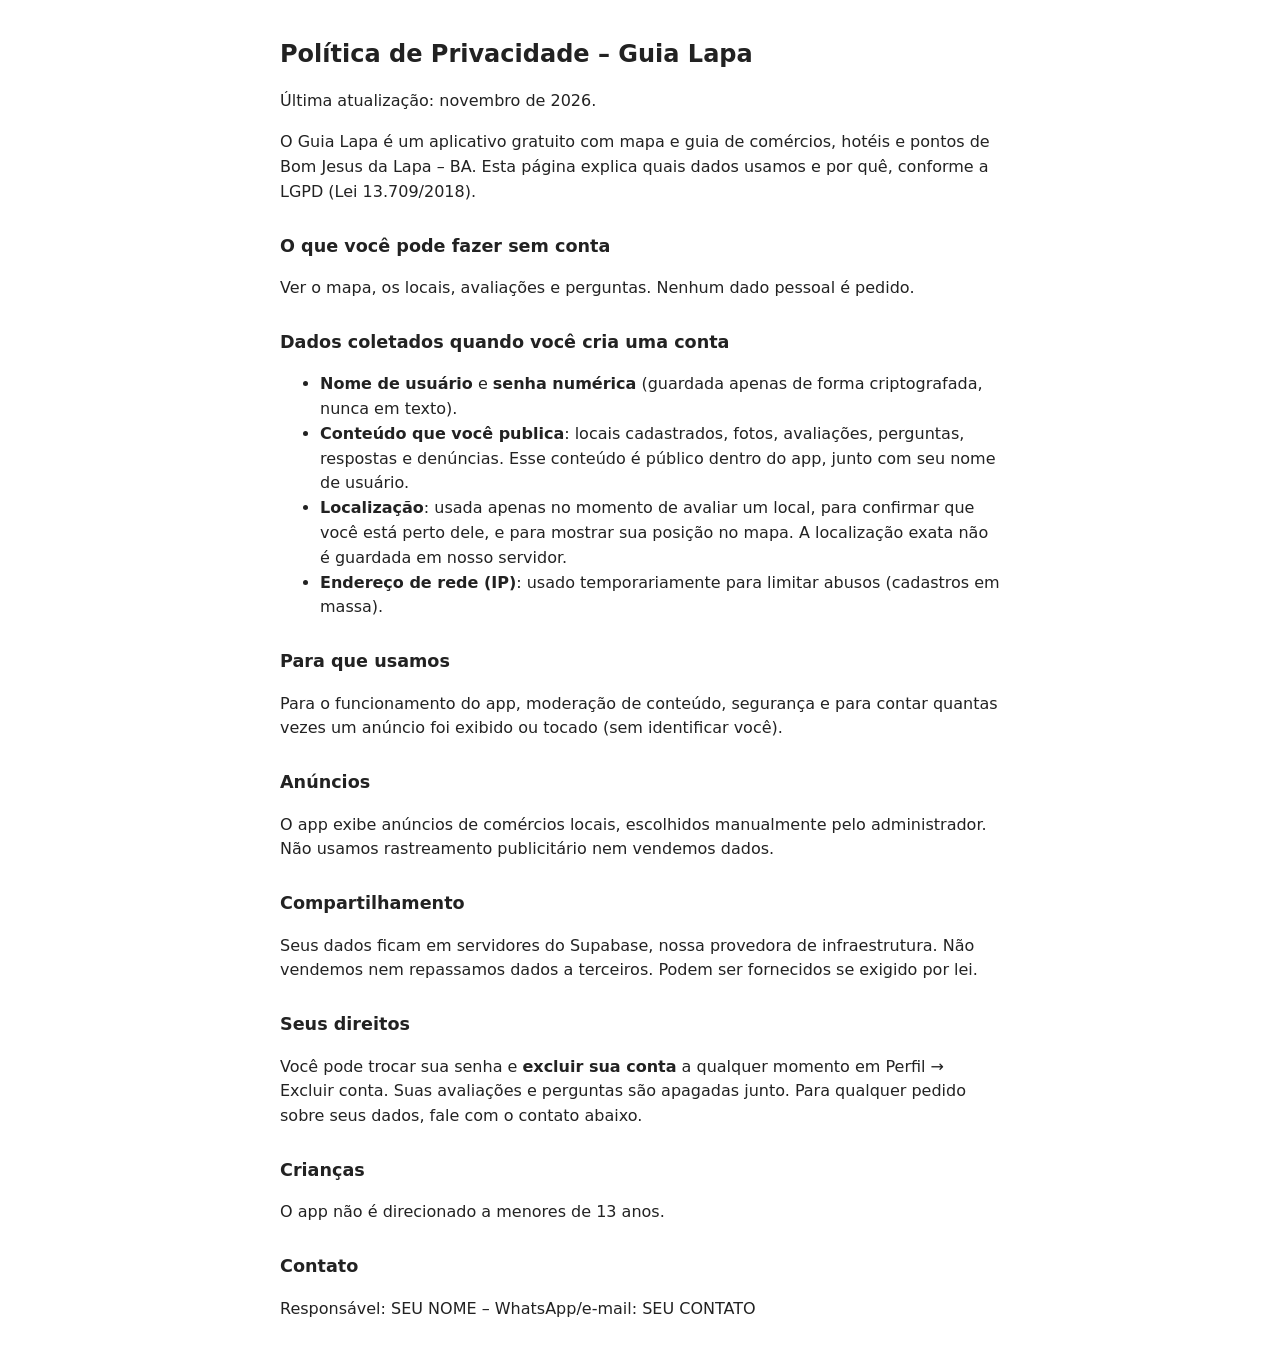
==== politica-de-privacidade.html @ 6499fb69 "One commit" ====
<!doctype html>
<html lang="pt-BR"><head><meta charset="utf-8"><meta name="viewport" content="width=device-width,initial-scale=1">
<title>Política de Privacidade – Guia Lapa</title>
<style>body{font-family:system-ui,sans-serif;max-width:720px;margin:0 auto;padding:20px;line-height:1.55;color:#222}h1{font-size:1.5rem}h2{font-size:1.1rem;margin-top:1.6em}</style></head><body>
<h1>Política de Privacidade – Guia Lapa</h1>
<p>Última atualização: novembro de 2026.</p>
<p>O Guia Lapa é um aplicativo gratuito com mapa e guia de comércios, hotéis e pontos de Bom Jesus da Lapa – BA. Esta página explica quais dados usamos e por quê, conforme a LGPD (Lei 13.709/2018).</p>
<h2>O que você pode fazer sem conta</h2>
<p>Ver o mapa, os locais, avaliações e perguntas. Nenhum dado pessoal é pedido.</p>
<h2>Dados coletados quando você cria uma conta</h2>
<ul>
<li><b>Nome de usuário</b> e <b>senha numérica</b> (guardada apenas de forma criptografada, nunca em texto).</li>
<li><b>Conteúdo que você publica</b>: locais cadastrados, fotos, avaliações, perguntas, respostas e denúncias. Esse conteúdo é público dentro do app, junto com seu nome de usuário.</li>
<li><b>Localização</b>: usada apenas no momento de avaliar um local, para confirmar que você está perto dele, e para mostrar sua posição no mapa. A localização exata não é guardada em nosso servidor.</li>
<li><b>Endereço de rede (IP)</b>: usado temporariamente para limitar abusos (cadastros em massa).</li>
</ul>
<h2>Para que usamos</h2>
<p>Para o funcionamento do app, moderação de conteúdo, segurança e para contar quantas vezes um anúncio foi exibido ou tocado (sem identificar você).</p>
<h2>Anúncios</h2>
<p>O app exibe anúncios de comércios locais, escolhidos manualmente pelo administrador. Não usamos rastreamento publicitário nem vendemos dados.</p>
<h2>Compartilhamento</h2>
<p>Seus dados ficam em servidores do Supabase, nossa provedora de infraestrutura. Não vendemos nem repassamos dados a terceiros. Podem ser fornecidos se exigido por lei.</p>
<h2>Seus direitos</h2>
<p>Você pode trocar sua senha e <b>excluir sua conta</b> a qualquer momento em Perfil → Excluir conta. Suas avaliações e perguntas são apagadas junto. Para qualquer pedido sobre seus dados, fale com o contato abaixo.</p>
<h2>Crianças</h2>
<p>O app não é direcionado a menores de 13 anos.</p>
<h2>Contato</h2>
<p>Responsável: <!-- TROQUE --> SEU NOME – WhatsApp/e-mail: SEU CONTATO</p>
</body></html>
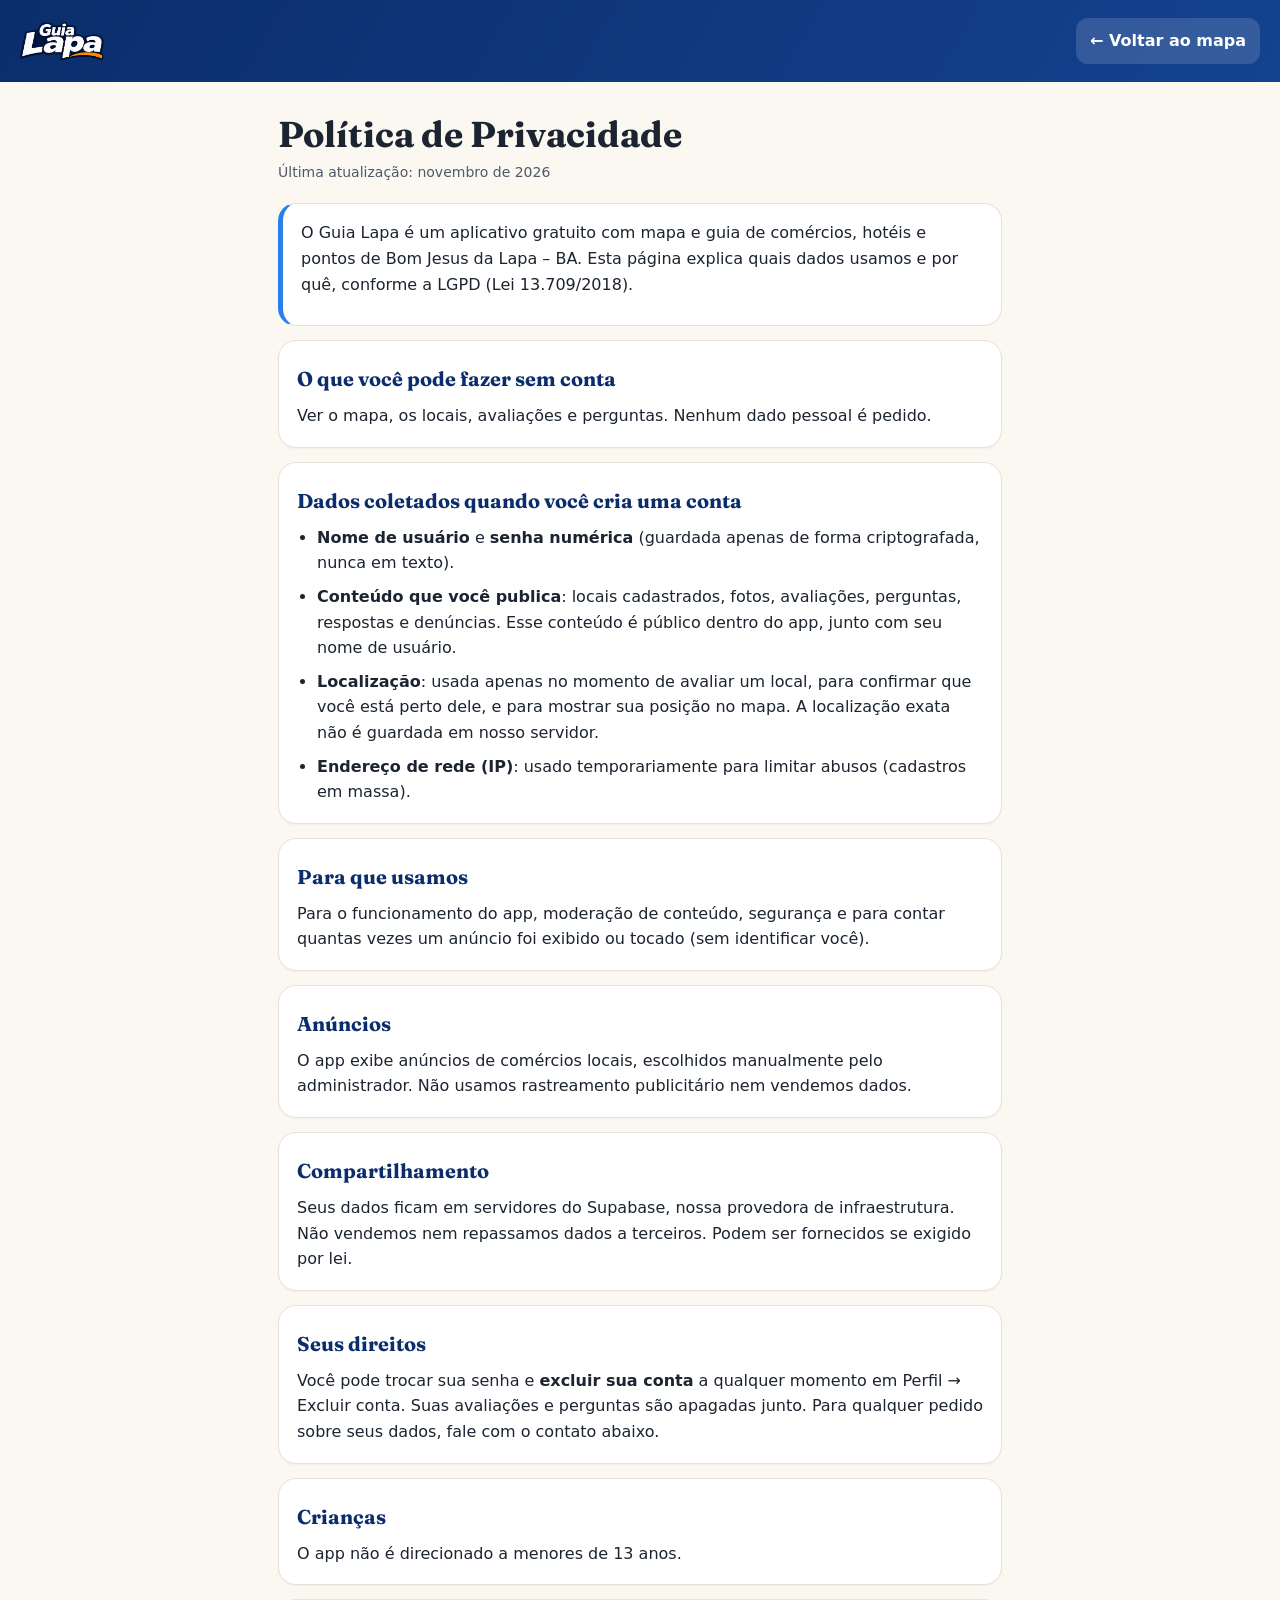
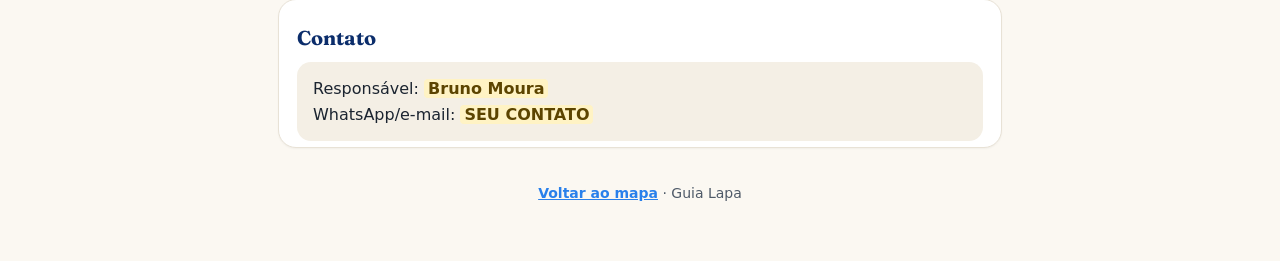
==== commit a064945e: "Interface upgrade" ====
--- a/politica-de-privacidade.html
+++ b/politica-de-privacidade.html
@@ -1,29 +1,117 @@
 <!doctype html>
-<html lang="pt-BR"><head><meta charset="utf-8"><meta name="viewport" content="width=device-width,initial-scale=1">
+<html lang="pt-BR">
+<head>
+<meta charset="utf-8">
+<meta name="viewport" content="width=device-width,initial-scale=1">
+<meta name="theme-color" content="#0B2D6B">
 <title>Política de Privacidade – Guia Lapa</title>
-<style>body{font-family:system-ui,sans-serif;max-width:720px;margin:0 auto;padding:20px;line-height:1.55;color:#222}h1{font-size:1.5rem}h2{font-size:1.1rem;margin-top:1.6em}</style></head><body>
-<h1>Política de Privacidade – Guia Lapa</h1>
-<p>Última atualização: novembro de 2026.</p>
-<p>O Guia Lapa é um aplicativo gratuito com mapa e guia de comércios, hotéis e pontos de Bom Jesus da Lapa – BA. Esta página explica quais dados usamos e por quê, conforme a LGPD (Lei 13.709/2018).</p>
-<h2>O que você pode fazer sem conta</h2>
-<p>Ver o mapa, os locais, avaliações e perguntas. Nenhum dado pessoal é pedido.</p>
-<h2>Dados coletados quando você cria uma conta</h2>
-<ul>
-<li><b>Nome de usuário</b> e <b>senha numérica</b> (guardada apenas de forma criptografada, nunca em texto).</li>
-<li><b>Conteúdo que você publica</b>: locais cadastrados, fotos, avaliações, perguntas, respostas e denúncias. Esse conteúdo é público dentro do app, junto com seu nome de usuário.</li>
-<li><b>Localização</b>: usada apenas no momento de avaliar um local, para confirmar que você está perto dele, e para mostrar sua posição no mapa. A localização exata não é guardada em nosso servidor.</li>
-<li><b>Endereço de rede (IP)</b>: usado temporariamente para limitar abusos (cadastros em massa).</li>
-</ul>
-<h2>Para que usamos</h2>
-<p>Para o funcionamento do app, moderação de conteúdo, segurança e para contar quantas vezes um anúncio foi exibido ou tocado (sem identificar você).</p>
-<h2>Anúncios</h2>
-<p>O app exibe anúncios de comércios locais, escolhidos manualmente pelo administrador. Não usamos rastreamento publicitário nem vendemos dados.</p>
-<h2>Compartilhamento</h2>
-<p>Seus dados ficam em servidores do Supabase, nossa provedora de infraestrutura. Não vendemos nem repassamos dados a terceiros. Podem ser fornecidos se exigido por lei.</p>
-<h2>Seus direitos</h2>
-<p>Você pode trocar sua senha e <b>excluir sua conta</b> a qualquer momento em Perfil → Excluir conta. Suas avaliações e perguntas são apagadas junto. Para qualquer pedido sobre seus dados, fale com o contato abaixo.</p>
-<h2>Crianças</h2>
-<p>O app não é direcionado a menores de 13 anos.</p>
-<h2>Contato</h2>
-<p>Responsável: <!-- TROQUE --> SEU NOME – WhatsApp/e-mail: SEU CONTATO</p>
-</body></html>
+<link rel="icon" href="marca/icone_app.png">
+<link rel="preconnect" href="https://fonts.googleapis.com">
+<link rel="preconnect" href="https://fonts.gstatic.com" crossorigin>
+<link href="https://fonts.googleapis.com/css2?family=Fraunces:opsz,wght@9..144,600;9..144,700&display=swap" rel="stylesheet">
+<style>
+  :root{
+    --azul:#0B2D6B; --azul-ceu:#2980EB; --fundo:#FBF8F2; --painel:#FFFFFF;
+    --texto:#1B2430; --suave:#4F5A68; --borda:#E8E2D6; --campo:#F4EFE5;
+    --serif:"Fraunces",Georgia,"Times New Roman",serif;
+  }
+  @media (prefers-color-scheme: dark){
+    :root:not([data-tema="claro"]){
+      --fundo:#0C1018; --painel:#161C26; --texto:#EEF1F5; --suave:#B3BDCB; --borda:#2B3442; --campo:#1C2430;
+    }
+  }
+  :root[data-tema="escuro"]{
+    --fundo:#0C1018; --painel:#161C26; --texto:#EEF1F5; --suave:#B3BDCB; --borda:#2B3442; --campo:#1C2430;
+  }
+  *{box-sizing:border-box}
+  body{margin:0;background:var(--fundo);color:var(--texto);font-family:system-ui,-apple-system,"Segoe UI",Roboto,sans-serif;font-size:16px;line-height:1.6}
+  header{background:linear-gradient(120deg,#0B2D6B,#14428F);color:#fff;padding:18px 20px;display:flex;align-items:center;gap:14px}
+  header img{height:40px;display:block}
+  header a{color:#fff;text-decoration:none;font-weight:700;margin-left:auto;padding:10px 14px;border-radius:12px;background:rgba(255,255,255,.14)}
+  header a:hover{background:rgba(255,255,255,.24)}
+  header a:focus-visible,a:focus-visible{outline:3px solid var(--azul-ceu);outline-offset:2px}
+  main{max-width:760px;margin:0 auto;padding:28px 18px 56px}
+  h1{font-family:var(--serif);font-size:clamp(28px,5vw,36px);line-height:1.15;margin:4px 0 6px;color:var(--texto)}
+  .atualizacao{color:var(--suave);font-size:14px;margin:0 0 20px}
+  .intro{background:var(--painel);border:1px solid var(--borda);border-left:5px solid #2980EB;border-radius:18px;padding:16px 18px;margin-bottom:14px}
+  .card{background:var(--painel);border:1px solid var(--borda);border-radius:18px;padding:16px 18px 6px;margin:14px 0;box-shadow:0 1px 2px rgba(0,0,0,.04)}
+  h2{font-family:var(--serif);font-size:20px;margin:6px 0 8px;color:var(--azul)}
+  :root[data-tema="escuro"] h2{color:#9DC4F5}
+  @media (prefers-color-scheme: dark){ :root:not([data-tema="claro"]) h2{color:#9DC4F5} }
+  p{margin:0 0 12px}
+  ul{padding-left:20px;margin:0 0 12px}
+  li{margin-bottom:8px}
+  b{font-weight:700}
+  .lembrete{background:var(--campo);border-radius:14px;padding:12px 14px;font-size:15px;color:var(--suave)}
+  .contato{background:var(--campo);border-radius:14px;padding:14px 16px;margin-top:6px}
+  .marca{margin:34px 0 0;text-align:center;color:var(--suave);font-size:14px}
+  .marca a{color:var(--azul-ceu);font-weight:700}
+  .troque{background:#FFF3C4;color:#5C4400;padding:0 4px;border-radius:4px;font-weight:700}
+  @media (max-width:520px){ header{padding:14px} header img{height:34px} }
+</style>
+</head>
+<body>
+<header>
+  <img src="marca/logo_nome.png" alt="Guia Lapa">
+  <a href="./">← Voltar ao mapa</a>
+</header>
+
+<main>
+  <h1>Política de Privacidade</h1>
+  <p class="atualizacao">Última atualização: novembro de 2026</p>
+
+  <div class="intro">
+    <p>O Guia Lapa é um aplicativo gratuito com mapa e guia de comércios, hotéis e pontos de Bom Jesus da Lapa – BA. Esta página explica quais dados usamos e por quê, conforme a LGPD (Lei 13.709/2018).</p>
+  </div>
+
+  <section class="card">
+    <h2>O que você pode fazer sem conta</h2>
+    <p>Ver o mapa, os locais, avaliações e perguntas. Nenhum dado pessoal é pedido.</p>
+  </section>
+
+  <section class="card">
+    <h2>Dados coletados quando você cria uma conta</h2>
+    <ul>
+      <li><b>Nome de usuário</b> e <b>senha numérica</b> (guardada apenas de forma criptografada, nunca em texto).</li>
+      <li><b>Conteúdo que você publica</b>: locais cadastrados, fotos, avaliações, perguntas, respostas e denúncias. Esse conteúdo é público dentro do app, junto com seu nome de usuário.</li>
+      <li><b>Localização</b>: usada apenas no momento de avaliar um local, para confirmar que você está perto dele, e para mostrar sua posição no mapa. A localização exata não é guardada em nosso servidor.</li>
+      <li><b>Endereço de rede (IP)</b>: usado temporariamente para limitar abusos (cadastros em massa).</li>
+    </ul>
+  </section>
+
+  <section class="card">
+    <h2>Para que usamos</h2>
+    <p>Para o funcionamento do app, moderação de conteúdo, segurança e para contar quantas vezes um anúncio foi exibido ou tocado (sem identificar você).</p>
+  </section>
+
+  <section class="card">
+    <h2>Anúncios</h2>
+    <p>O app exibe anúncios de comércios locais, escolhidos manualmente pelo administrador. Não usamos rastreamento publicitário nem vendemos dados.</p>
+  </section>
+
+  <section class="card">
+    <h2>Compartilhamento</h2>
+    <p>Seus dados ficam em servidores do Supabase, nossa provedora de infraestrutura. Não vendemos nem repassamos dados a terceiros. Podem ser fornecidos se exigido por lei.</p>
+  </section>
+
+  <section class="card">
+    <h2>Seus direitos</h2>
+    <p>Você pode trocar sua senha e <b>excluir sua conta</b> a qualquer momento em Perfil → Excluir conta. Suas avaliações e perguntas são apagadas junto. Para qualquer pedido sobre seus dados, fale com o contato abaixo.</p>
+  </section>
+
+  <section class="card">
+    <h2>Crianças</h2>
+    <p>O app não é direcionado a menores de 13 anos.</p>
+  </section>
+
+  <section class="card">
+    <h2>Contato</h2>
+    <div class="contato">
+      <p style="margin:0">Responsável: <span class="troque">Bruno Moura</span><br>WhatsApp/e-mail: <span class="troque">SEU CONTATO</span></p>
+    </div>
+  </section>
+
+  <p class="marca"><a href="./">Voltar ao mapa</a> · Guia Lapa</p>
+</main>
+</body>
+</html>
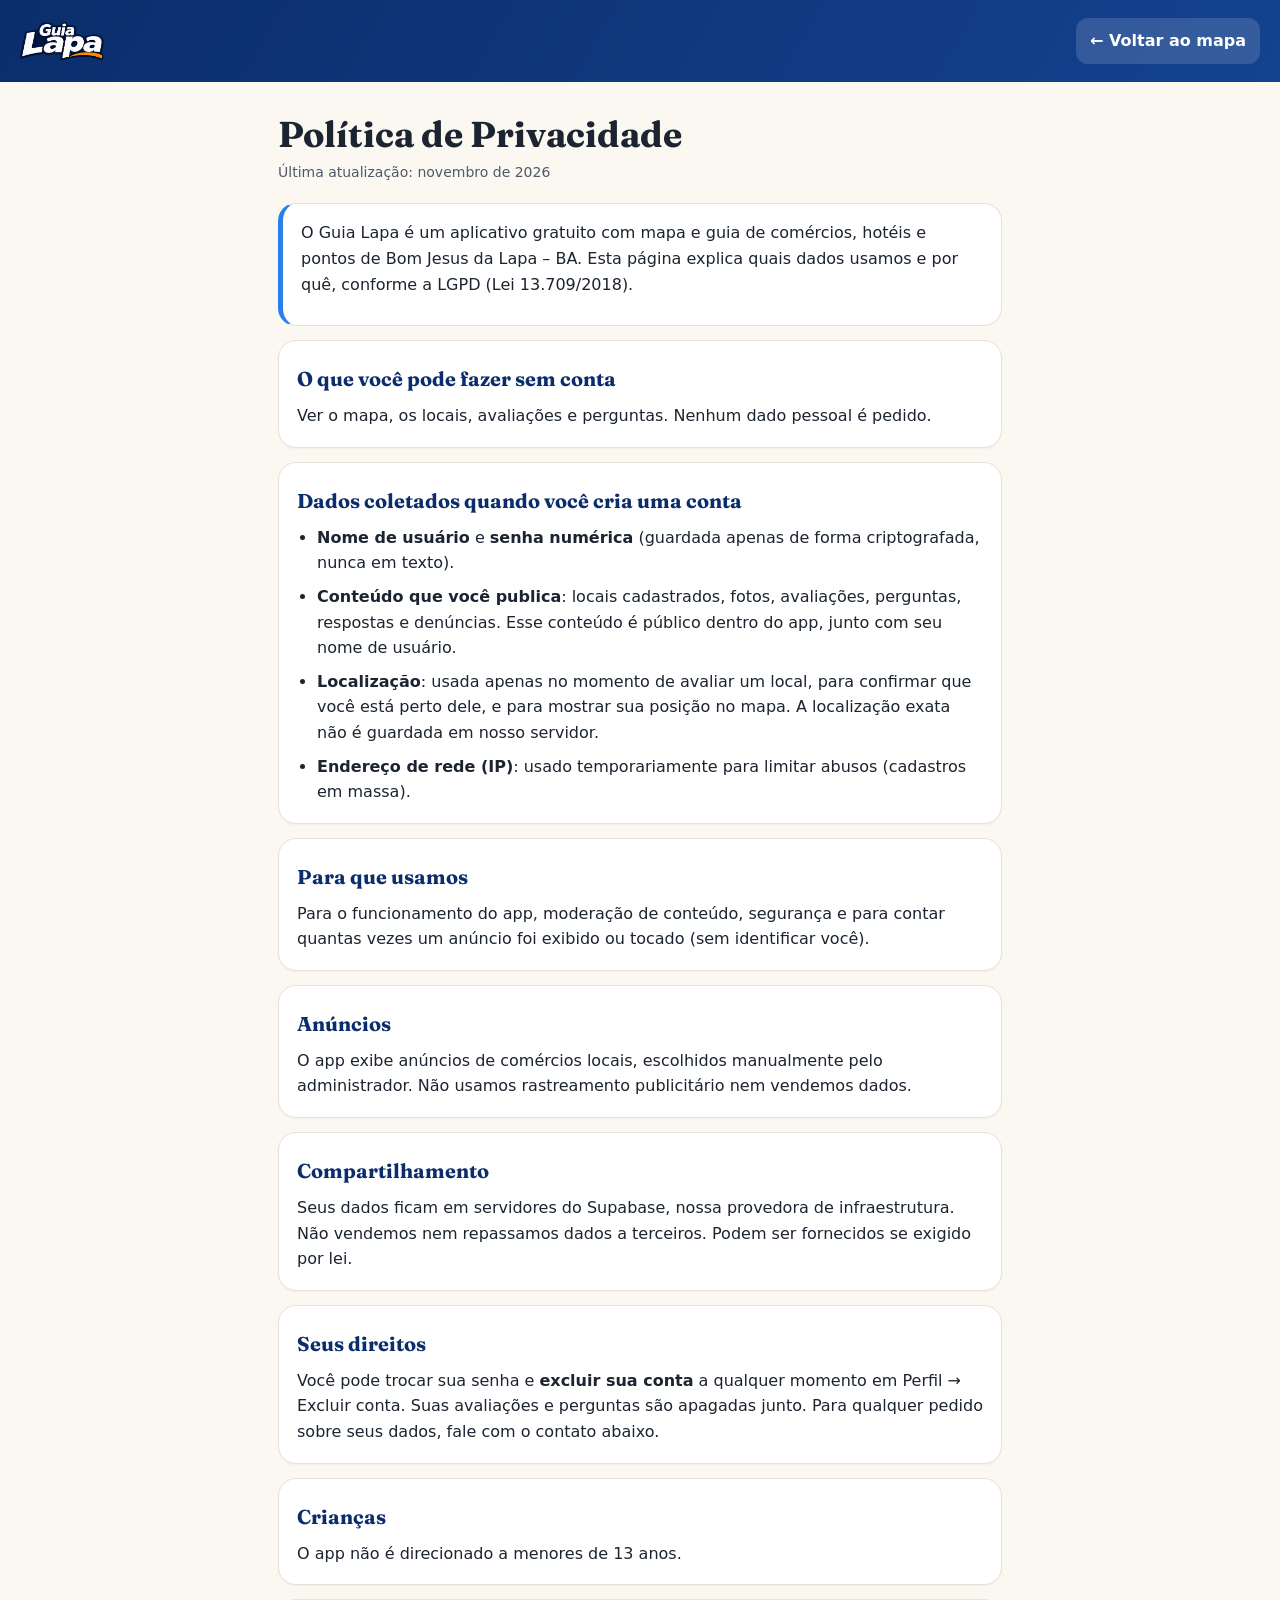
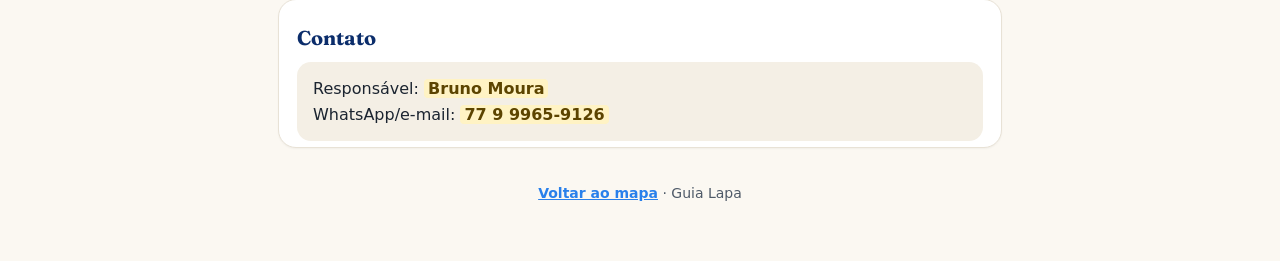
==== commit 5906817c: "Revised 2" ====
--- a/politica-de-privacidade.html
+++ b/politica-de-privacidade.html
@@ -107,7 +107,7 @@
   <section class="card">
     <h2>Contato</h2>
     <div class="contato">
-      <p style="margin:0">Responsável: <span class="troque">Bruno Moura</span><br>WhatsApp/e-mail: <span class="troque">SEU CONTATO</span></p>
+      <p style="margin:0">Responsável: <span class="troque">Bruno Moura</span><br>WhatsApp/e-mail: <span class="troque">77 9 9965-9126</span></p>
     </div>
   </section>
 
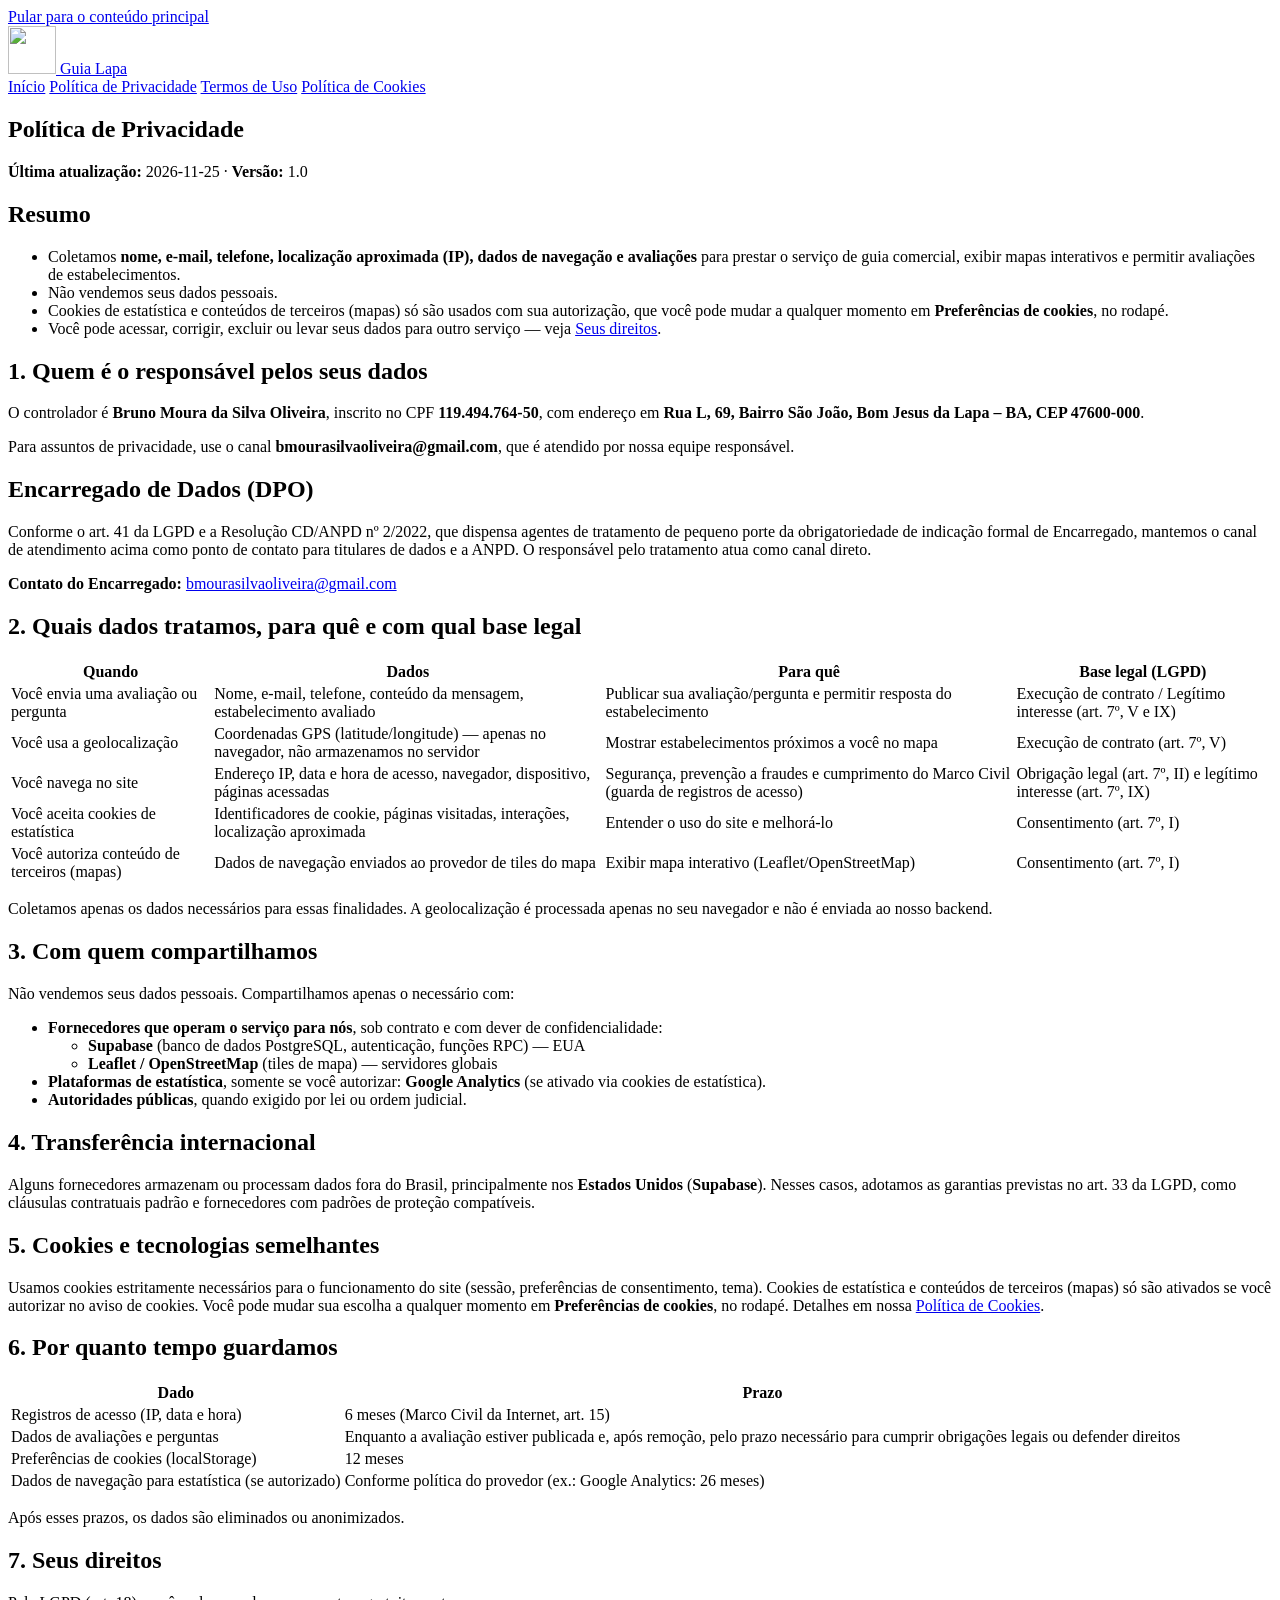
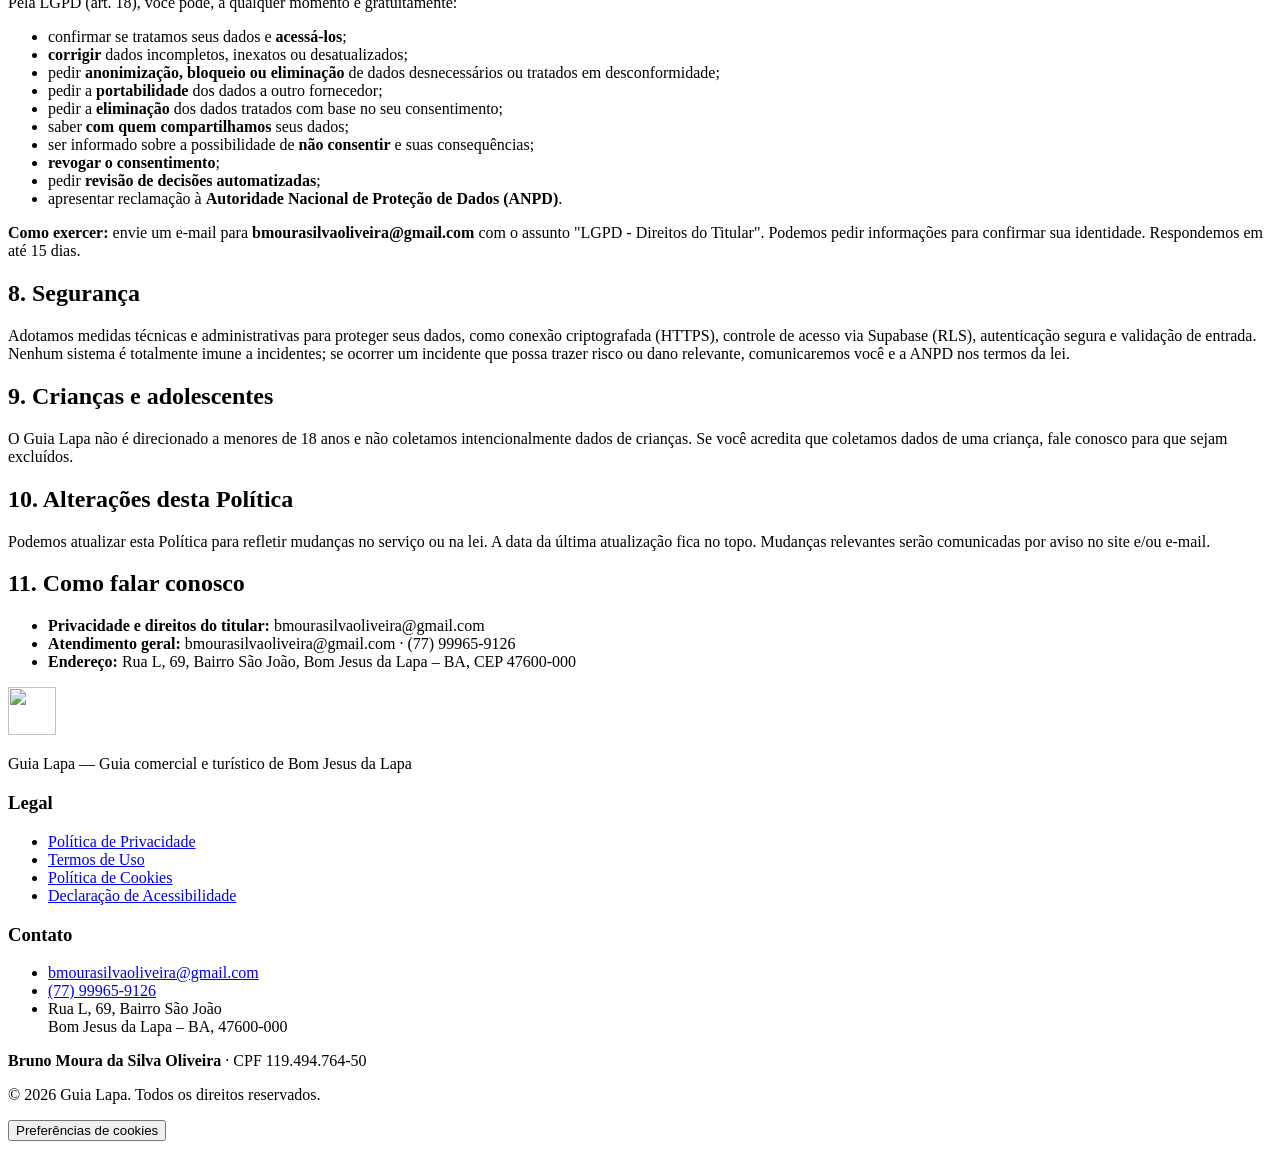
==== commit 2d2ed09d: "Apply security headers and Content Security Policy" ====
--- a/politica-de-privacidade.html
+++ b/politica-de-privacidade.html
@@ -1,117 +1,242 @@
-<!doctype html>
+<!DOCTYPE html>
 <html lang="pt-BR">
 <head>
-<meta charset="utf-8">
-<meta name="viewport" content="width=device-width,initial-scale=1">
-<meta name="theme-color" content="#0B2D6B">
-<title>Política de Privacidade – Guia Lapa</title>
-<link rel="icon" href="marca/icone_app.png">
-<link rel="preconnect" href="https://fonts.googleapis.com">
-<link rel="preconnect" href="https://fonts.gstatic.com" crossorigin>
-<link href="https://fonts.googleapis.com/css2?family=Fraunces:opsz,wght@9..144,600;9..144,700&display=swap" rel="stylesheet">
-<style>
-  :root{
-    --azul:#0B2D6B; --azul-ceu:#2980EB; --fundo:#FBF8F2; --painel:#FFFFFF;
-    --texto:#1B2430; --suave:#4F5A68; --borda:#E8E2D6; --campo:#F4EFE5;
-    --serif:"Fraunces",Georgia,"Times New Roman",serif;
-  }
-  @media (prefers-color-scheme: dark){
-    :root:not([data-tema="claro"]){
-      --fundo:#0C1018; --painel:#161C26; --texto:#EEF1F5; --suave:#B3BDCB; --borda:#2B3442; --campo:#1C2430;
-    }
-  }
-  :root[data-tema="escuro"]{
-    --fundo:#0C1018; --painel:#161C26; --texto:#EEF1F5; --suave:#B3BDCB; --borda:#2B3442; --campo:#1C2430;
-  }
-  *{box-sizing:border-box}
-  body{margin:0;background:var(--fundo);color:var(--texto);font-family:system-ui,-apple-system,"Segoe UI",Roboto,sans-serif;font-size:16px;line-height:1.6}
-  header{background:linear-gradient(120deg,#0B2D6B,#14428F);color:#fff;padding:18px 20px;display:flex;align-items:center;gap:14px}
-  header img{height:40px;display:block}
-  header a{color:#fff;text-decoration:none;font-weight:700;margin-left:auto;padding:10px 14px;border-radius:12px;background:rgba(255,255,255,.14)}
-  header a:hover{background:rgba(255,255,255,.24)}
-  header a:focus-visible,a:focus-visible{outline:3px solid var(--azul-ceu);outline-offset:2px}
-  main{max-width:760px;margin:0 auto;padding:28px 18px 56px}
-  h1{font-family:var(--serif);font-size:clamp(28px,5vw,36px);line-height:1.15;margin:4px 0 6px;color:var(--texto)}
-  .atualizacao{color:var(--suave);font-size:14px;margin:0 0 20px}
-  .intro{background:var(--painel);border:1px solid var(--borda);border-left:5px solid #2980EB;border-radius:18px;padding:16px 18px;margin-bottom:14px}
-  .card{background:var(--painel);border:1px solid var(--borda);border-radius:18px;padding:16px 18px 6px;margin:14px 0;box-shadow:0 1px 2px rgba(0,0,0,.04)}
-  h2{font-family:var(--serif);font-size:20px;margin:6px 0 8px;color:var(--azul)}
-  :root[data-tema="escuro"] h2{color:#9DC4F5}
-  @media (prefers-color-scheme: dark){ :root:not([data-tema="claro"]) h2{color:#9DC4F5} }
-  p{margin:0 0 12px}
-  ul{padding-left:20px;margin:0 0 12px}
-  li{margin-bottom:8px}
-  b{font-weight:700}
-  .lembrete{background:var(--campo);border-radius:14px;padding:12px 14px;font-size:15px;color:var(--suave)}
-  .contato{background:var(--campo);border-radius:14px;padding:14px 16px;margin-top:6px}
-  .marca{margin:34px 0 0;text-align:center;color:var(--suave);font-size:14px}
-  .marca a{color:var(--azul-ceu);font-weight:700}
-  .troque{background:#FFF3C4;color:#5C4400;padding:0 4px;border-radius:4px;font-weight:700}
-  @media (max-width:520px){ header{padding:14px} header img{height:34px} }
-</style>
+  <meta charset="UTF-8">
+  <meta name="viewport" content="width=device-width, initial-scale=1.0">
+  <meta name="description" content="Política de Privacidade do Guia Lapa - Como tratamos seus dados pessoais conforme a LGPD">
+  <title>Política de Privacidade | Guia Lapa</title>
+  <link rel="stylesheet" href="consentimento.css">
+  <link rel="stylesheet" href="style.css">
+  <link rel="preload" as="style" href="fonts/inter.css">
+  <link rel="stylesheet" href="fonts/inter.css">
+  <link rel="preload" as="style" href="fonts/fraunces.css">
+  <link rel="stylesheet" href="fonts/fraunces.css">
 </head>
 <body>
-<header>
-  <img src="marca/logo_nome.png" alt="Guia Lapa">
-  <a href="./">← Voltar ao mapa</a>
-</header>
-
-<main>
-  <h1>Política de Privacidade</h1>
-  <p class="atualizacao">Última atualização: novembro de 2026</p>
-
-  <div class="intro">
-    <p>O Guia Lapa é um aplicativo gratuito com mapa e guia de comércios, hotéis e pontos de Bom Jesus da Lapa – BA. Esta página explica quais dados usamos e por quê, conforme a LGPD (Lei 13.709/2018).</p>
-  </div>
-
-  <section class="card">
-    <h2>O que você pode fazer sem conta</h2>
-    <p>Ver o mapa, os locais, avaliações e perguntas. Nenhum dado pessoal é pedido.</p>
-  </section>
-
-  <section class="card">
-    <h2>Dados coletados quando você cria uma conta</h2>
-    <ul>
-      <li><b>Nome de usuário</b> e <b>senha numérica</b> (guardada apenas de forma criptografada, nunca em texto).</li>
-      <li><b>Conteúdo que você publica</b>: locais cadastrados, fotos, avaliações, perguntas, respostas e denúncias. Esse conteúdo é público dentro do app, junto com seu nome de usuário.</li>
-      <li><b>Localização</b>: usada apenas no momento de avaliar um local, para confirmar que você está perto dele, e para mostrar sua posição no mapa. A localização exata não é guardada em nosso servidor.</li>
-      <li><b>Endereço de rede (IP)</b>: usado temporariamente para limitar abusos (cadastros em massa).</li>
-    </ul>
-  </section>
-
-  <section class="card">
-    <h2>Para que usamos</h2>
-    <p>Para o funcionamento do app, moderação de conteúdo, segurança e para contar quantas vezes um anúncio foi exibido ou tocado (sem identificar você).</p>
-  </section>
-
-  <section class="card">
-    <h2>Anúncios</h2>
-    <p>O app exibe anúncios de comércios locais, escolhidos manualmente pelo administrador. Não usamos rastreamento publicitário nem vendemos dados.</p>
-  </section>
-
-  <section class="card">
-    <h2>Compartilhamento</h2>
-    <p>Seus dados ficam em servidores do Supabase, nossa provedora de infraestrutura. Não vendemos nem repassamos dados a terceiros. Podem ser fornecidos se exigido por lei.</p>
-  </section>
-
-  <section class="card">
-    <h2>Seus direitos</h2>
-    <p>Você pode trocar sua senha e <b>excluir sua conta</b> a qualquer momento em Perfil → Excluir conta. Suas avaliações e perguntas são apagadas junto. Para qualquer pedido sobre seus dados, fale com o contato abaixo.</p>
-  </section>
-
-  <section class="card">
-    <h2>Crianças</h2>
-    <p>O app não é direcionado a menores de 13 anos.</p>
-  </section>
-
-  <section class="card">
-    <h2>Contato</h2>
-    <div class="contato">
-      <p style="margin:0">Responsável: <span class="troque">Bruno Moura</span><br>WhatsApp/e-mail: <span class="troque">77 9 9965-9126</span></p>
+  <a href="#main" class="skip-link">Pular para o conteúdo principal</a>
+
+  <header class="site-header">
+    <div class="container header-inner">
+      <a href="index.html" class="logo" aria-label="Guia Lapa - Início">
+        <img src="marca/logo-192.png" alt="" width="48" height="48" loading="lazy">
+        <span>Guia Lapa</span>
+      </a>
+      <nav class="main-nav" aria-label="Navegação principal">
+        <a href="index.html">Início</a>
+        <a href="politica-de-privacidade.html" aria-current="page">Política de Privacidade</a>
+        <a href="termos-de-uso.html">Termos de Uso</a>
+        <a href="politica-de-cookies.html">Política de Cookies</a>
+      </nav>
     </div>
-  </section>
-
-  <p class="marca"><a href="./">Voltar ao mapa</a> · Guia Lapa</p>
-</main>
+  </header>
+
+  <main id="main" class="container">
+    <article class="legal-page">
+      <header class="legal-header">
+        <h1>Política de Privacidade</h1>
+        <p class="legal-meta"><strong>Última atualização:</strong> 2026-11-25 · <strong>Versão:</strong> 1.0</p>
+      </header>
+
+      <section class="legal-section">
+        <h2>Resumo</h2>
+        <ul>
+          <li>Coletamos <strong>nome, e-mail, telefone, localização aproximada (IP), dados de navegação e avaliações</strong> para prestar o serviço de guia comercial, exibir mapas interativos e permitir avaliações de estabelecimentos.</li>
+          <li>Não vendemos seus dados pessoais.</li>
+          <li>Cookies de estatística e conteúdos de terceiros (mapas) só são usados com sua autorização, que você pode mudar a qualquer momento em <strong>Preferências de cookies</strong>, no rodapé.</li>
+          <li>Você pode acessar, corrigir, excluir ou levar seus dados para outro serviço — veja <a href="#direitos">Seus direitos</a>.</li>
+        </ul>
+      </section>
+
+      <section class="legal-section" id="controlador">
+        <h2>1. Quem é o responsável pelos seus dados</h2>
+        <p>O controlador é <strong>Bruno Moura da Silva Oliveira</strong>, inscrito no CPF <strong>119.494.764-50</strong>, com endereço em <strong>Rua L, 69, Bairro São João, Bom Jesus da Lapa – BA, CEP 47600-000</strong>.</p>
+        <p>Para assuntos de privacidade, use o canal <strong>bmourasilvaoliveira@gmail.com</strong>, que é atendido por nossa equipe responsável.</p>
+      </section>
+
+      <section class="legal-section" id="encarregado">
+        <h2>Encarregado de Dados (DPO)</h2>
+        <p>Conforme o art. 41 da LGPD e a Resolução CD/ANPD nº 2/2022, que dispensa agentes de tratamento de pequeno porte da obrigatoriedade de indicação formal de Encarregado, mantemos o canal de atendimento acima como ponto de contato para titulares de dados e a ANPD. O responsável pelo tratamento atua como canal direto.</p>
+        <p><strong>Contato do Encarregado:</strong> <a href="mailto:bmourasilvaoliveira@gmail.com">bmourasilvaoliveira@gmail.com</a></p>
+      </section>
+
+      <section class="legal-section" id="dados-tratados">
+        <h2>2. Quais dados tratamos, para quê e com qual base legal</h2>
+        <table class="legal-table">
+          <thead>
+            <tr>
+              <th>Quando</th>
+              <th>Dados</th>
+              <th>Para quê</th>
+              <th>Base legal (LGPD)</th>
+            </tr>
+          </thead>
+          <tbody>
+            <tr>
+              <td>Você envia uma avaliação ou pergunta</td>
+              <td>Nome, e-mail, telefone, conteúdo da mensagem, estabelecimento avaliado</td>
+              <td>Publicar sua avaliação/pergunta e permitir resposta do estabelecimento</td>
+              <td>Execução de contrato / Legítimo interesse (art. 7º, V e IX)</td>
+            </tr>
+            <tr>
+              <td>Você usa a geolocalização</td>
+              <td>Coordenadas GPS (latitude/longitude) — apenas no navegador, não armazenamos no servidor</td>
+              <td>Mostrar estabelecimentos próximos a você no mapa</td>
+              <td>Execução de contrato (art. 7º, V)</td>
+            </tr>
+            <tr>
+              <td>Você navega no site</td>
+              <td>Endereço IP, data e hora de acesso, navegador, dispositivo, páginas acessadas</td>
+              <td>Segurança, prevenção a fraudes e cumprimento do Marco Civil (guarda de registros de acesso)</td>
+              <td>Obrigação legal (art. 7º, II) e legítimo interesse (art. 7º, IX)</td>
+            </tr>
+            <tr>
+              <td>Você aceita cookies de estatística</td>
+              <td>Identificadores de cookie, páginas visitadas, interações, localização aproximada</td>
+              <td>Entender o uso do site e melhorá-lo</td>
+              <td>Consentimento (art. 7º, I)</td>
+            </tr>
+            <tr>
+              <td>Você autoriza conteúdo de terceiros (mapas)</td>
+              <td>Dados de navegação enviados ao provedor de tiles do mapa</td>
+              <td>Exibir mapa interativo (Leaflet/OpenStreetMap)</td>
+              <td>Consentimento (art. 7º, I)</td>
+            </tr>
+          </tbody>
+        </table>
+        <p>Coletamos apenas os dados necessários para essas finalidades. A geolocalização é processada apenas no seu navegador e não é enviada ao nosso backend.</p>
+      </section>
+
+      <section class="legal-section" id="compartilhamento">
+        <h2>3. Com quem compartilhamos</h2>
+        <p>Não vendemos seus dados pessoais. Compartilhamos apenas o necessário com:</p>
+        <ul>
+          <li><strong>Fornecedores que operam o serviço para nós</strong>, sob contrato e com dever de confidencialidade:
+            <ul>
+              <li><strong>Supabase</strong> (banco de dados PostgreSQL, autenticação, funções RPC) — EUA</li>
+              <li><strong>Leaflet / OpenStreetMap</strong> (tiles de mapa) — servidores globais</li>
+            </ul>
+          </li>
+          <li><strong>Plataformas de estatística</strong>, somente se você autorizar: <strong>Google Analytics</strong> (se ativado via cookies de estatística).</li>
+          <li><strong>Autoridades públicas</strong>, quando exigido por lei ou ordem judicial.</li>
+        </ul>
+      </section>
+
+      <section class="legal-section" id="transferencia-internacional">
+        <h2>4. Transferência internacional</h2>
+        <p>Alguns fornecedores armazenam ou processam dados fora do Brasil, principalmente nos <strong>Estados Unidos</strong> (<strong>Supabase</strong>). Nesses casos, adotamos as garantias previstas no art. 33 da LGPD, como cláusulas contratuais padrão e fornecedores com padrões de proteção compatíveis.</p>
+      </section>
+
+      <section class="legal-section" id="cookies">
+        <h2>5. Cookies e tecnologias semelhantes</h2>
+        <p>Usamos cookies estritamente necessários para o funcionamento do site (sessão, preferências de consentimento, tema). Cookies de estatística e conteúdos de terceiros (mapas) só são ativados se você autorizar no aviso de cookies. Você pode mudar sua escolha a qualquer momento em <strong>Preferências de cookies</strong>, no rodapé. Detalhes em nossa <a href="politica-de-cookies.html">Política de Cookies</a>.</p>
+      </section>
+
+      <section class="legal-section" id="retencao">
+        <h2>6. Por quanto tempo guardamos</h2>
+        <table class="legal-table">
+          <thead>
+            <tr>
+              <th>Dado</th>
+              <th>Prazo</th>
+            </tr>
+          </thead>
+          <tbody>
+            <tr>
+              <td>Registros de acesso (IP, data e hora)</td>
+              <td>6 meses (Marco Civil da Internet, art. 15)</td>
+            </tr>
+            <tr>
+              <td>Dados de avaliações e perguntas</td>
+              <td>Enquanto a avaliação estiver publicada e, após remoção, pelo prazo necessário para cumprir obrigações legais ou defender direitos</td>
+            </tr>
+            <tr>
+              <td>Preferências de cookies (localStorage)</td>
+              <td>12 meses</td>
+            </tr>
+            <tr>
+              <td>Dados de navegação para estatística (se autorizado)</td>
+              <td>Conforme política do provedor (ex.: Google Analytics: 26 meses)</td>
+            </tr>
+          </tbody>
+        </table>
+        <p>Após esses prazos, os dados são eliminados ou anonimizados.</p>
+      </section>
+
+      <section class="legal-section" id="direitos">
+        <h2>7. Seus direitos</h2>
+        <p>Pela LGPD (art. 18), você pode, a qualquer momento e gratuitamente:</p>
+        <ul>
+          <li>confirmar se tratamos seus dados e <strong>acessá-los</strong>;</li>
+          <li><strong>corrigir</strong> dados incompletos, inexatos ou desatualizados;</li>
+          <li>pedir <strong>anonimização, bloqueio ou eliminação</strong> de dados desnecessários ou tratados em desconformidade;</li>
+          <li>pedir a <strong>portabilidade</strong> dos dados a outro fornecedor;</li>
+          <li>pedir a <strong>eliminação</strong> dos dados tratados com base no seu consentimento;</li>
+          <li>saber <strong>com quem compartilhamos</strong> seus dados;</li>
+          <li>ser informado sobre a possibilidade de <strong>não consentir</strong> e suas consequências;</li>
+          <li><strong>revogar o consentimento</strong>;</li>
+          <li>pedir <strong>revisão de decisões automatizadas</strong>;</li>
+          <li>apresentar reclamação à <strong>Autoridade Nacional de Proteção de Dados (ANPD)</strong>.</li>
+        </ul>
+        <p><strong>Como exercer:</strong> envie um e-mail para <strong>bmourasilvaoliveira@gmail.com</strong> com o assunto "LGPD - Direitos do Titular". Podemos pedir informações para confirmar sua identidade. Respondemos em até 15 dias.</p>
+      </section>
+
+      <section class="legal-section" id="seguranca">
+        <h2>8. Segurança</h2>
+        <p>Adotamos medidas técnicas e administrativas para proteger seus dados, como conexão criptografada (HTTPS), controle de acesso via Supabase (RLS), autenticação segura e validação de entrada. Nenhum sistema é totalmente imune a incidentes; se ocorrer um incidente que possa trazer risco ou dano relevante, comunicaremos você e a ANPD nos termos da lei.</p>
+      </section>
+
+      <section class="legal-section" id="criancas">
+        <h2>9. Crianças e adolescentes</h2>
+        <p>O Guia Lapa não é direcionado a menores de 18 anos e não coletamos intencionalmente dados de crianças. Se você acredita que coletamos dados de uma criança, fale conosco para que sejam excluídos.</p>
+      </section>
+
+      <section class="legal-section" id="alteracoes">
+        <h2>10. Alterações desta Política</h2>
+        <p>Podemos atualizar esta Política para refletir mudanças no serviço ou na lei. A data da última atualização fica no topo. Mudanças relevantes serão comunicadas por aviso no site e/ou e-mail.</p>
+      </section>
+
+      <section class="legal-section" id="contato">
+        <h2>11. Como falar conosco</h2>
+        <ul>
+          <li><strong>Privacidade e direitos do titular:</strong> bmourasilvaoliveira@gmail.com</li>
+          <li><strong>Atendimento geral:</strong> bmourasilvaoliveira@gmail.com · (77) 99965-9126</li>
+          <li><strong>Endereço:</strong> Rua L, 69, Bairro São João, Bom Jesus da Lapa – BA, CEP 47600-000</li>
+        </ul>
+      </section>
+    </article>
+  </main>
+
+  <footer class="site-footer">
+    <div class="container footer-inner">
+      <div class="footer-brand">
+        <img src="marca/logo-192.png" alt="" width="48" height="48" loading="lazy">
+        <p>Guia Lapa — Guia comercial e turístico de Bom Jesus da Lapa</p>
+      </div>
+      <nav class="footer-nav" aria-label="Links legais e institucionais">
+        <h3>Legal</h3>
+        <ul>
+          <li><a href="politica-de-privacidade.html">Política de Privacidade</a></li>
+          <li><a href="termos-de-uso.html">Termos de Uso</a></li>
+          <li><a href="politica-de-cookies.html">Política de Cookies</a></li>
+          <li><a href="declaracao-de-acessibilidade.html">Declaração de Acessibilidade</a></li>
+        </ul>
+      </nav>
+      <nav class="footer-nav" aria-label="Contato e redes">
+        <h3>Contato</h3>
+        <ul>
+          <li><a href="mailto:bmourasilvaoliveira@gmail.com">bmourasilvaoliveira@gmail.com</a></li>
+          <li><a href="https://wa.me/5577999659126" target="_blank" rel="noopener">(77) 99965-9126</a></li>
+          <li>Rua L, 69, Bairro São João<br>Bom Jesus da Lapa – BA, 47600-000</li>
+        </ul>
+      </nav>
+      <div class="footer-company">
+        <p><strong>Bruno Moura da Silva Oliveira</strong> · CPF 119.494.764-50</p>
+      </div>
+      <p class="footer-copyright">&copy; 2026 Guia Lapa. Todos os direitos reservados.</p>
+      <button type="button" data-abrir-preferencias-cookies class="footer-cookie-link">Preferências de cookies</button>
+    </div>
+  </footer>
+
+  <script src="consentimento.js"></script>
 </body>
-</html>
+</html>
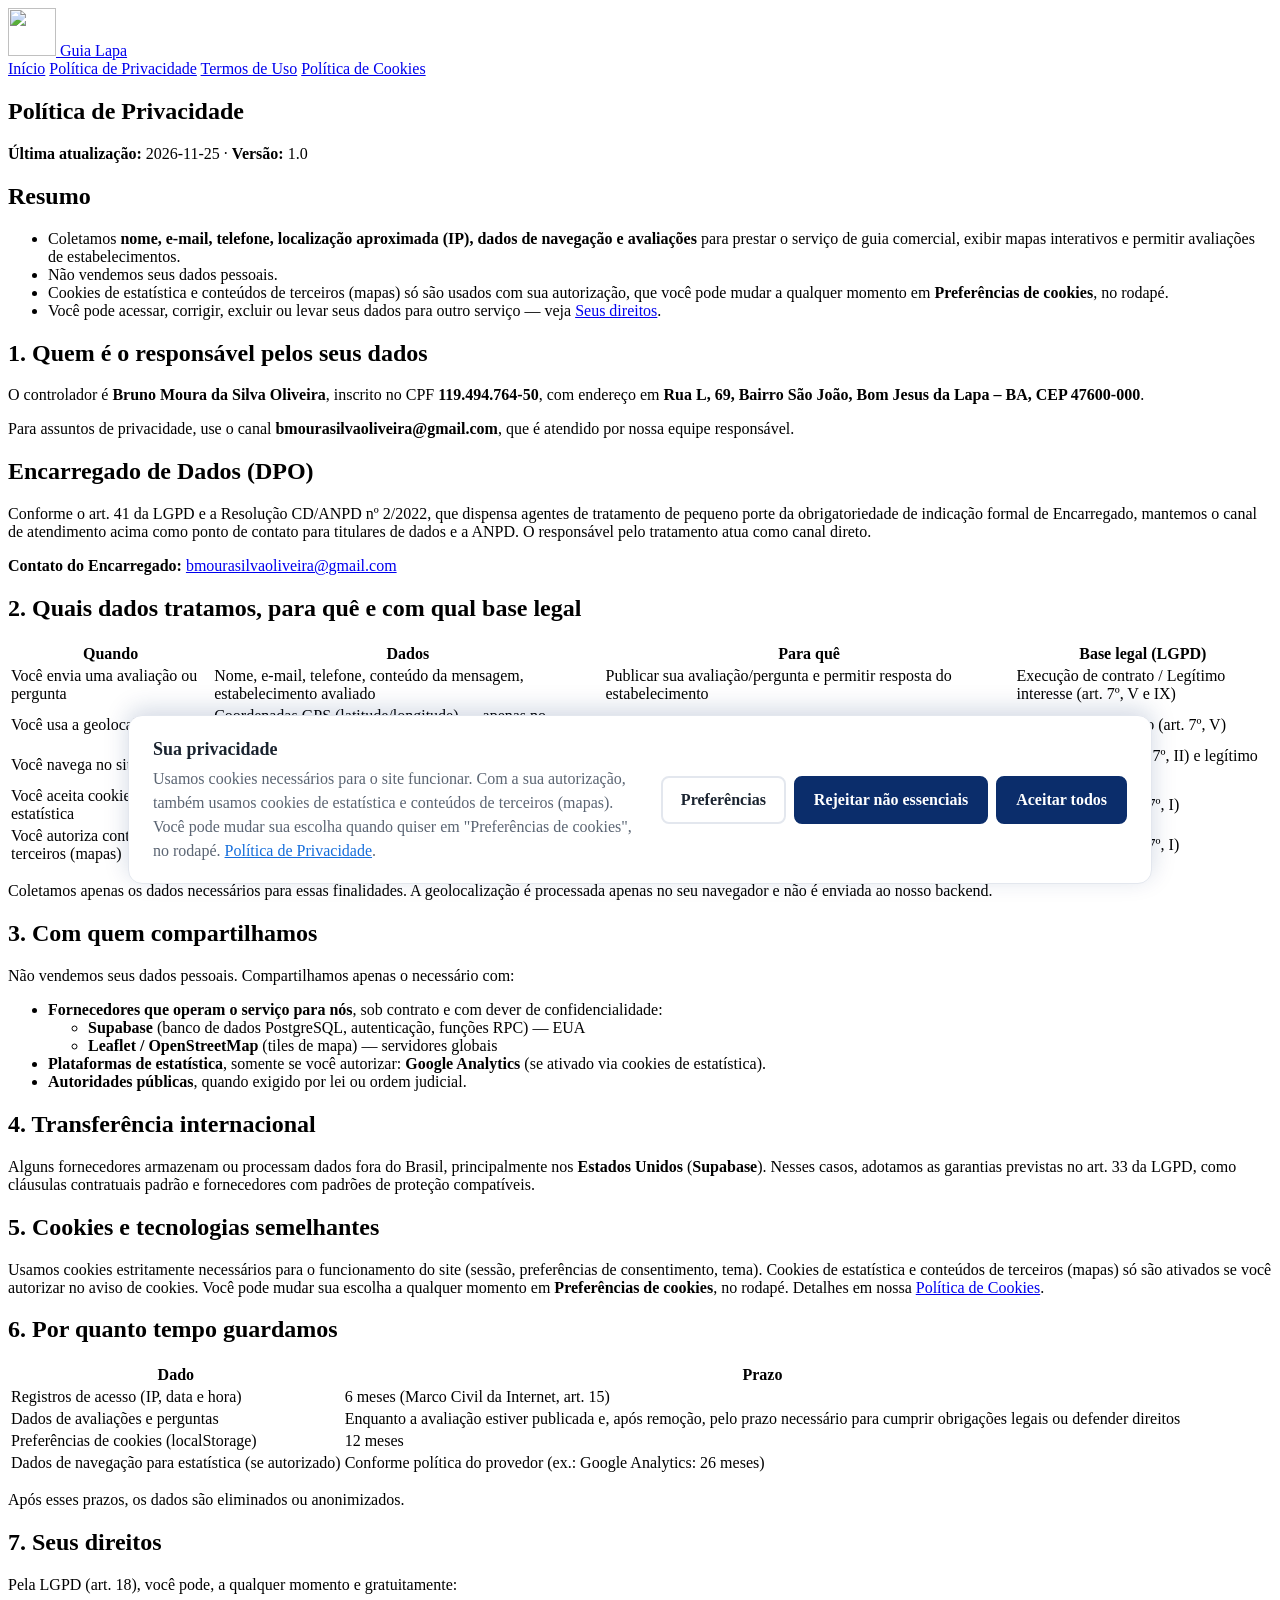
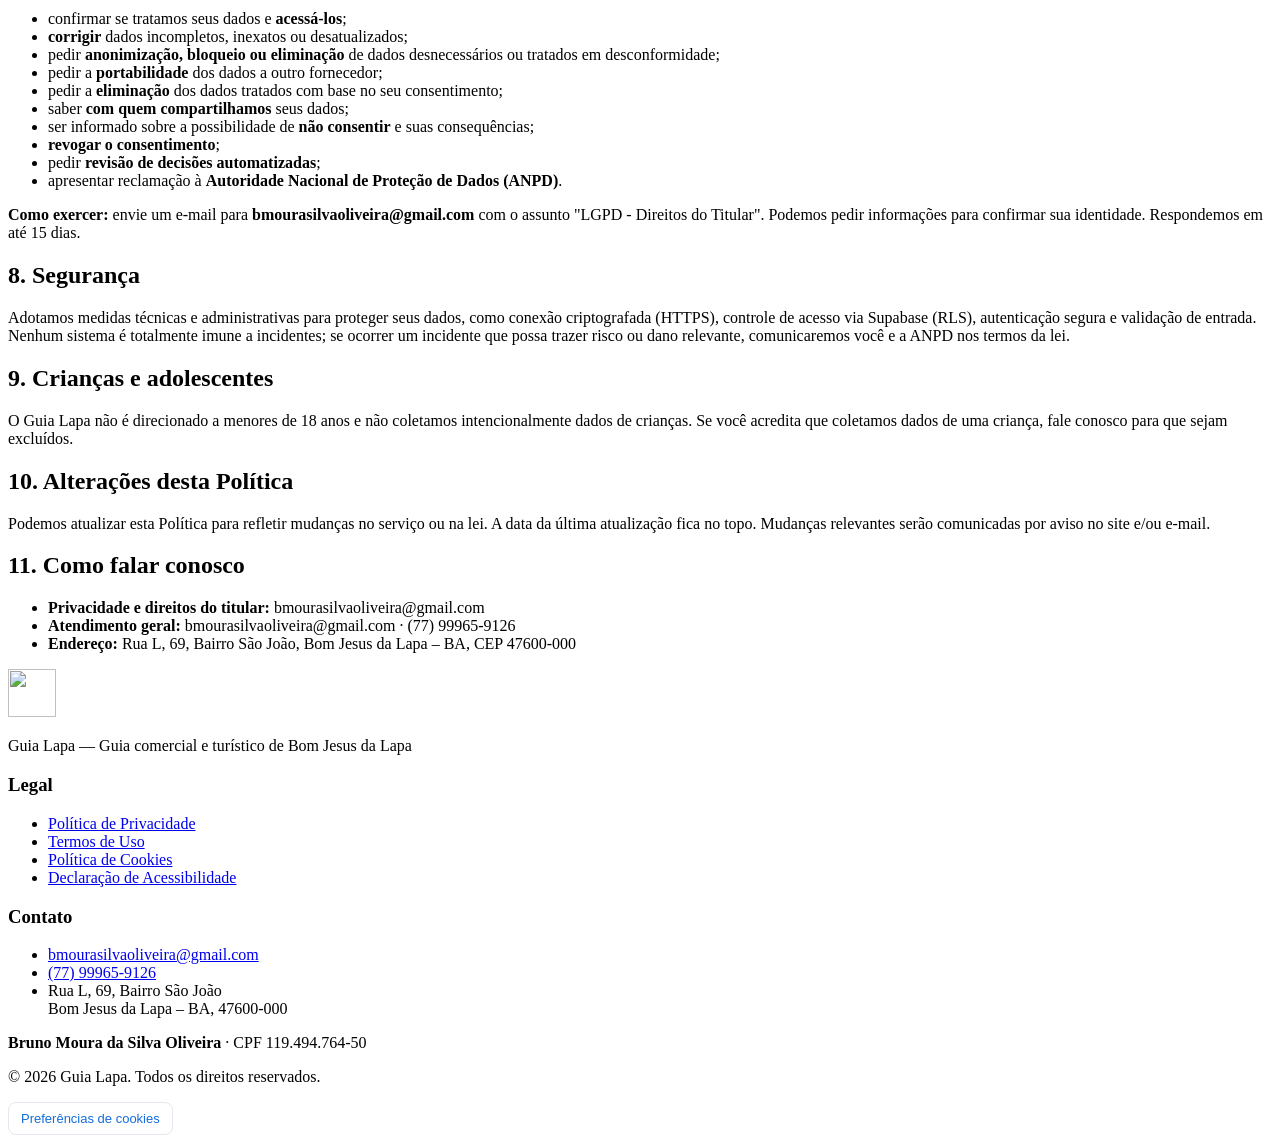
==== commit d3e65bf6: "feat: resolve merge conflicts and finalize security hardening Co-Authored-By: Claude Code <noreply@a" ====
--- a/politica-de-privacidade.html
+++ b/politica-de-privacidade.html
@@ -239,4 +239,4 @@
 
   <script src="consentimento.js"></script>
 </body>
-</html>+</html>
--- a/consentimento.css
+++ b/consentimento.css
@@ -0,0 +1,193 @@
+/* consentimento.css — estilos do gerenciador de consentimento (blindagem-juridica).
+   Ajuste as variáveis ao design do site e confira o contraste com scripts/contraste.py
+   (texto >= 4.5:1, bordas/foco >= 3:1). "Aceitar" e "Rejeitar" devem ter o MESMO destaque. */
+:root {
+  --bc-fundo: var(--painel, #ffffff);
+  --bc-texto: var(--texto, #1b2430);
+  --bc-texto-suave: var(--suave, #5b6573);
+  --bc-borda: var(--borda, #e3e7ee);
+  --bc-botao-fundo: var(--azul, #0B2D6B);
+  --bc-botao-texto: #ffffff;
+  --bc-foco: var(--foco, #146DDB);
+  --bc-sombra: var(--sombra, 0 -6px 24px rgba(11,45,107,.18));
+  --bc-raio: 14px;
+  --bc-fonte: inherit;
+  --bc-z: 2147483000;
+}
+
+/* Skip link for accessibility */
+.skip-link {
+  position: absolute;
+  top: -100%;
+  left: 50%;
+  transform: translateX(-50%);
+  padding: 12px 24px;
+  background: var(--azul, #0B2D6B);
+  color: #fff;
+  font-weight: 700;
+  border-radius: 0 0 8px 8px;
+  z-index: 10000;
+  text-decoration: none;
+}
+.skip-link:focus {
+  top: 0;
+  outline: 3px solid var(--foco, #146DDB);
+  outline-offset: 2px;
+}
+html[data-tema="escuro"] .skip-link:focus {
+  outline-color: #fff;
+}
+
+/* Footer cookie link */
+.footer-cookie-link {
+  background: none;
+  border: 1px solid var(--borda, #e3e7ee);
+  border-radius: 8px;
+  color: var(--foco, #146DDB);
+  font-size: 13px;
+  cursor: pointer;
+  padding: 8px 12px;
+}
+.footer-cookie-link:hover {
+  background: var(--campo, #f1f3f6);
+}
+.footer-cookie-link:focus-visible {
+  outline: 3px solid var(--foco, #146DDB);
+  outline-offset: 2px;
+}
+html[data-tema="escuro"] .footer-cookie-link {
+  color: var(--foco, #2d83ec);
+  border-color: var(--borda, #2a313b);
+}
+html[data-tema="escuro"] .footer-cookie-link:hover {
+  background: var(--campo, #222934);
+}
+
+.bc-banner, .bc-painel {
+  font-family: var(--bc-fonte);
+  color: var(--bc-texto);
+  background: var(--bc-fundo);
+  font-size: 1rem;
+  line-height: 1.5;
+  box-sizing: border-box;
+}
+.bc-banner *, .bc-painel * { box-sizing: border-box; }
+
+.bc-banner {
+  position: fixed;
+  left: 1rem;
+  right: 1rem;
+  bottom: 1rem;
+  z-index: var(--bc-z);
+  max-width: 64rem;
+  margin: 0 auto;
+  padding: 1.25rem 1.5rem;
+  border: 1px solid var(--bc-borda);
+  border-radius: var(--bc-raio);
+  box-shadow: var(--bc-sombra);
+  display: flex;
+  flex-wrap: wrap;
+  gap: 1rem 1.5rem;
+  align-items: center;
+}
+.bc-conteudo { flex: 1 1 28rem; }
+.bc-titulo { font-size: 1.125rem; margin: 0 0 .25rem; font-weight: 700; }
+.bc-descricao { margin: 0; color: var(--bc-texto-suave); }
+.bc-descricao a { color: var(--bc-foco); text-decoration: underline; }
+
+.bc-acoes { display: flex; flex-wrap: wrap; gap: .5rem; align-items: center; }
+
+.bc-botao {
+  min-height: 44px;                 /* alvo de toque confortável (WCAG 2.5.8 exige >= 24px) */
+  padding: .625rem 1.125rem;
+  font: inherit;
+  font-weight: 600;
+  color: var(--bc-botao-texto);
+  background: var(--bc-botao-fundo);
+  border: 2px solid var(--bc-botao-fundo);
+  border-radius: 8px;
+  cursor: pointer;
+}
+.bc-botao-secundario {
+  color: var(--bc-texto);
+  background: transparent;
+  border-color: var(--bc-borda);
+}
+.bc-botao:hover { filter: brightness(1.08); }
+.bc-botao:focus-visible, .bc-fechar:focus-visible, .bc-painel a:focus-visible,
+.bc-categoria input:focus-visible, .bc-titulo:focus-visible {
+  outline: 3px solid var(--bc-foco);
+  outline-offset: 2px;
+}
+
+.bc-fundo {
+  position: fixed;
+  inset: 0;
+  z-index: calc(var(--bc-z) + 1);
+  background: rgba(17, 24, 39, .6);
+  display: flex;
+  align-items: center;
+  justify-content: center;
+  padding: 1rem;
+}
+.bc-painel {
+  position: relative;
+  width: 100%;
+  max-width: 38rem;
+  max-height: calc(100vh - 2rem);
+  overflow-y: auto;
+  padding: 1.5rem;
+  border-radius: var(--bc-raio);
+  box-shadow: var(--bc-sombra);
+}
+.bc-painel .bc-acoes { margin-top: 1.25rem; justify-content: flex-end; }
+.bc-fechar {
+  position: absolute;
+  top: .5rem;
+  right: .5rem;
+  width: 44px;
+  height: 44px;
+  font-size: 1.75rem;
+  line-height: 1;
+  color: var(--bc-texto);
+  background: transparent;
+  border: 0;
+  border-radius: 8px;
+  cursor: pointer;
+}
+.bc-categorias { margin-top: 1rem; display: grid; gap: .75rem; }
+.bc-categoria { border: 1px solid var(--bc-borda); border-radius: 8px; padding: .75rem 1rem; }
+.bc-cat-cabecalho { display: flex; justify-content: space-between; align-items: center; gap: 1rem; }
+.bc-cat-nome { font-weight: 600; display: inline-flex; align-items: center; gap: .5rem; cursor: pointer; }
+.bc-cat-nome input { width: 1.25rem; height: 1.25rem; accent-color: var(--bc-botao-fundo); }
+.bc-sempre { font-size: .875rem; color: var(--bc-texto-suave); }
+.bc-cat-desc { margin: .375rem 0 0; color: var(--bc-texto-suave); font-size: .9375rem; }
+
+.bc-aviso-bloqueado {
+  padding: 1.25rem;
+  border: 1px dashed var(--bc-borda);
+  border-radius: var(--bc-raio);
+  background: #f9fafb;
+  color: #1f2937;
+  text-align: center;
+}
+.bc-aviso-bloqueado p { margin: 0 0 .75rem; }
+
+@media (max-width: 40rem) {
+  .bc-banner { left: .5rem; right: .5rem; bottom: .5rem; padding: 1rem; }
+  .bc-acoes, .bc-acoes .bc-acoes { width: 100%; }
+  .bc-acoes .bc-botao { flex: 1 1 100%; }
+}
+@media (prefers-reduced-motion: no-preference) {
+  .bc-banner { animation: bc-sobe .25s ease-out; }
+  @keyframes bc-sobe { from { transform: translateY(1rem); opacity: 0; } to { transform: none; opacity: 1; } }
+}
+html[data-tema="escuro"] {
+    --bc-fundo: #111827;
+    --bc-texto: #f9fafb;
+    --bc-texto-suave: #d1d5db;
+    --bc-borda: #9ca3af;
+    --bc-botao-fundo: #93c5fd;
+    --bc-botao-texto: #111827;
+    --bc-foco: var(--foco, #2d83ec);
+}
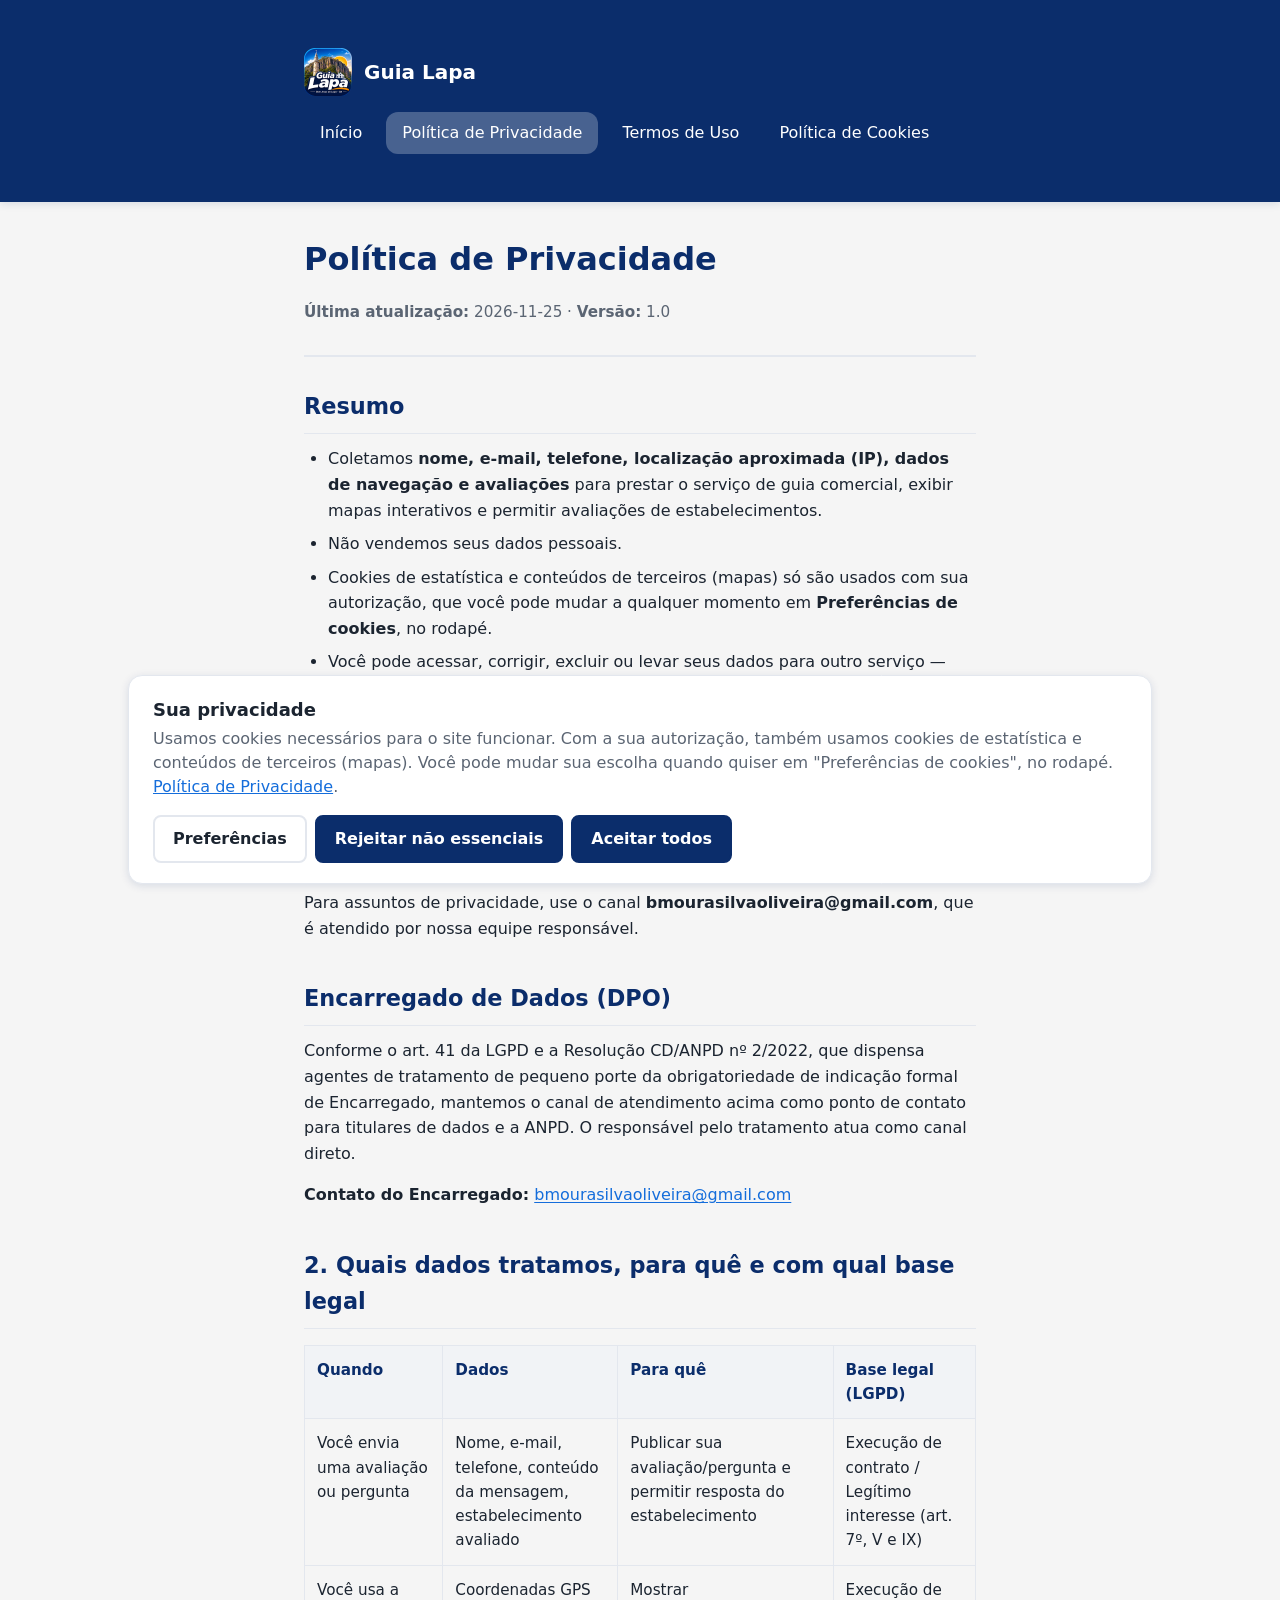
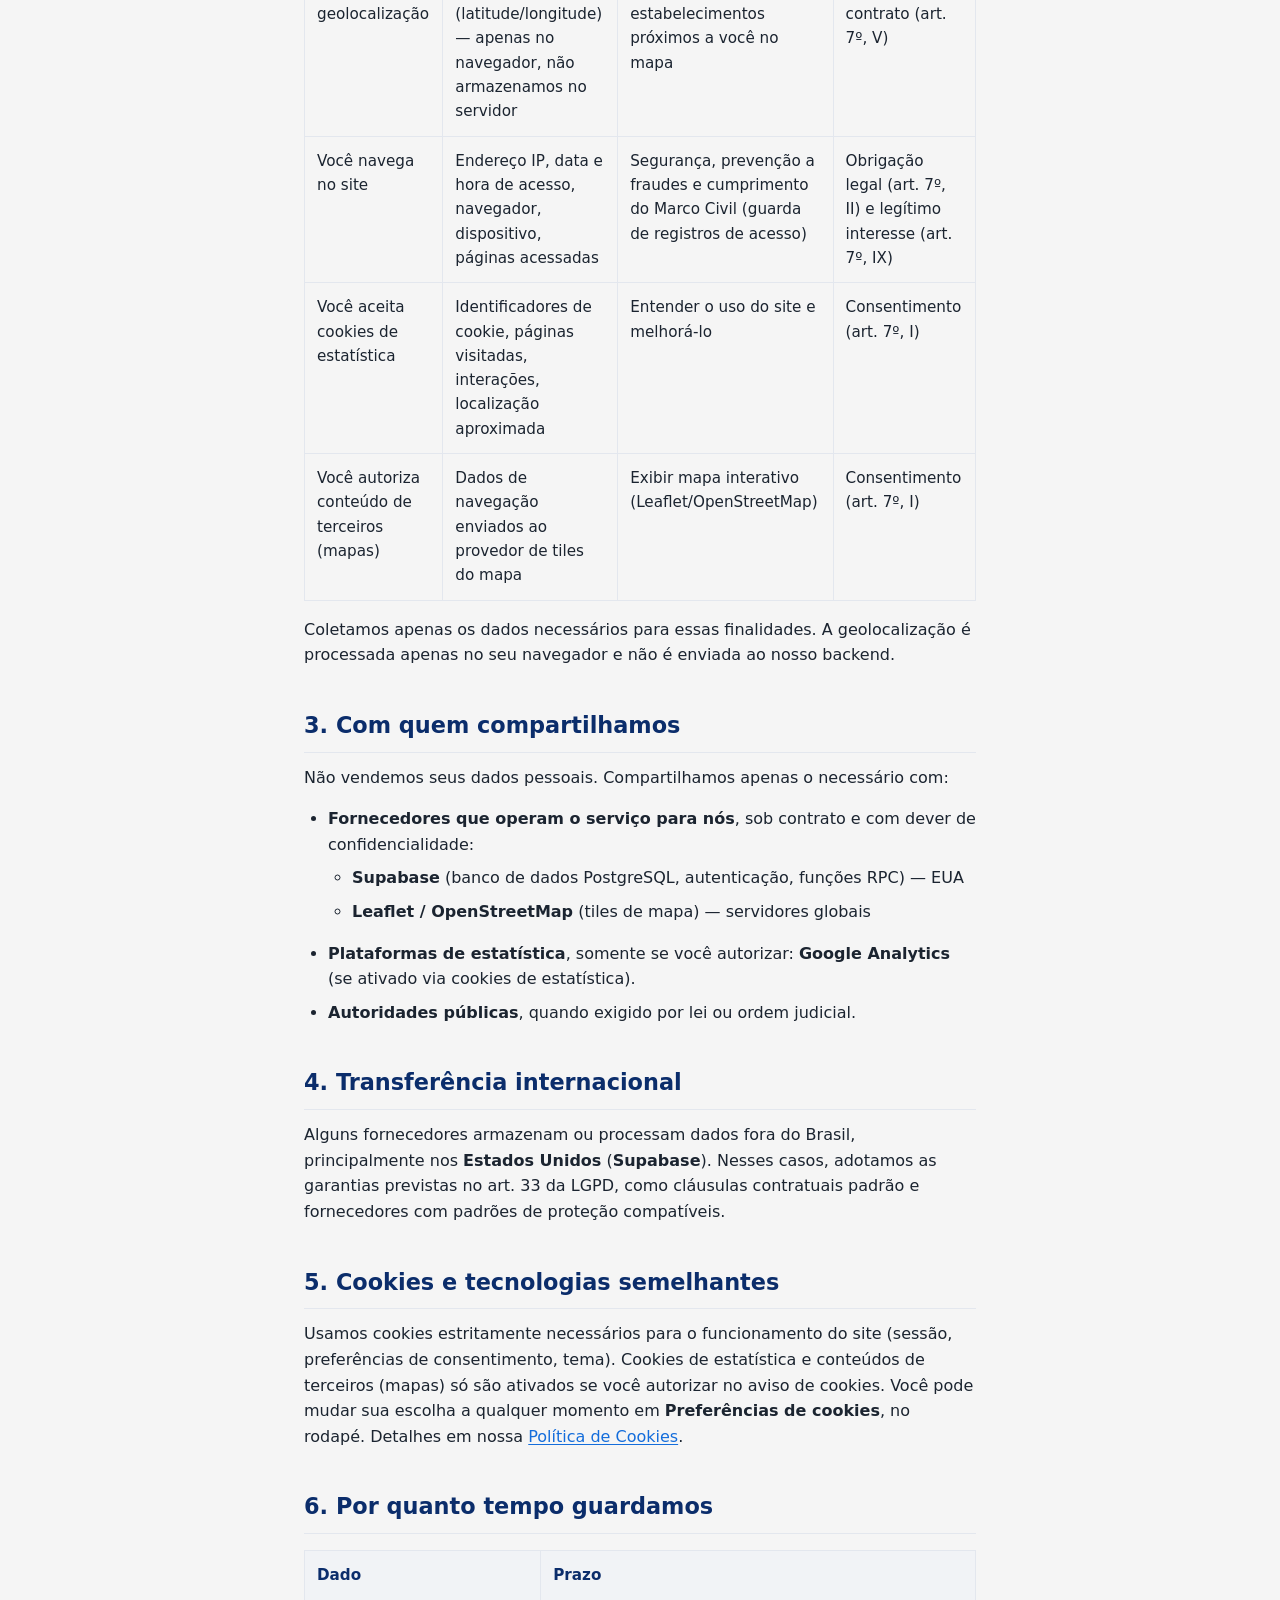
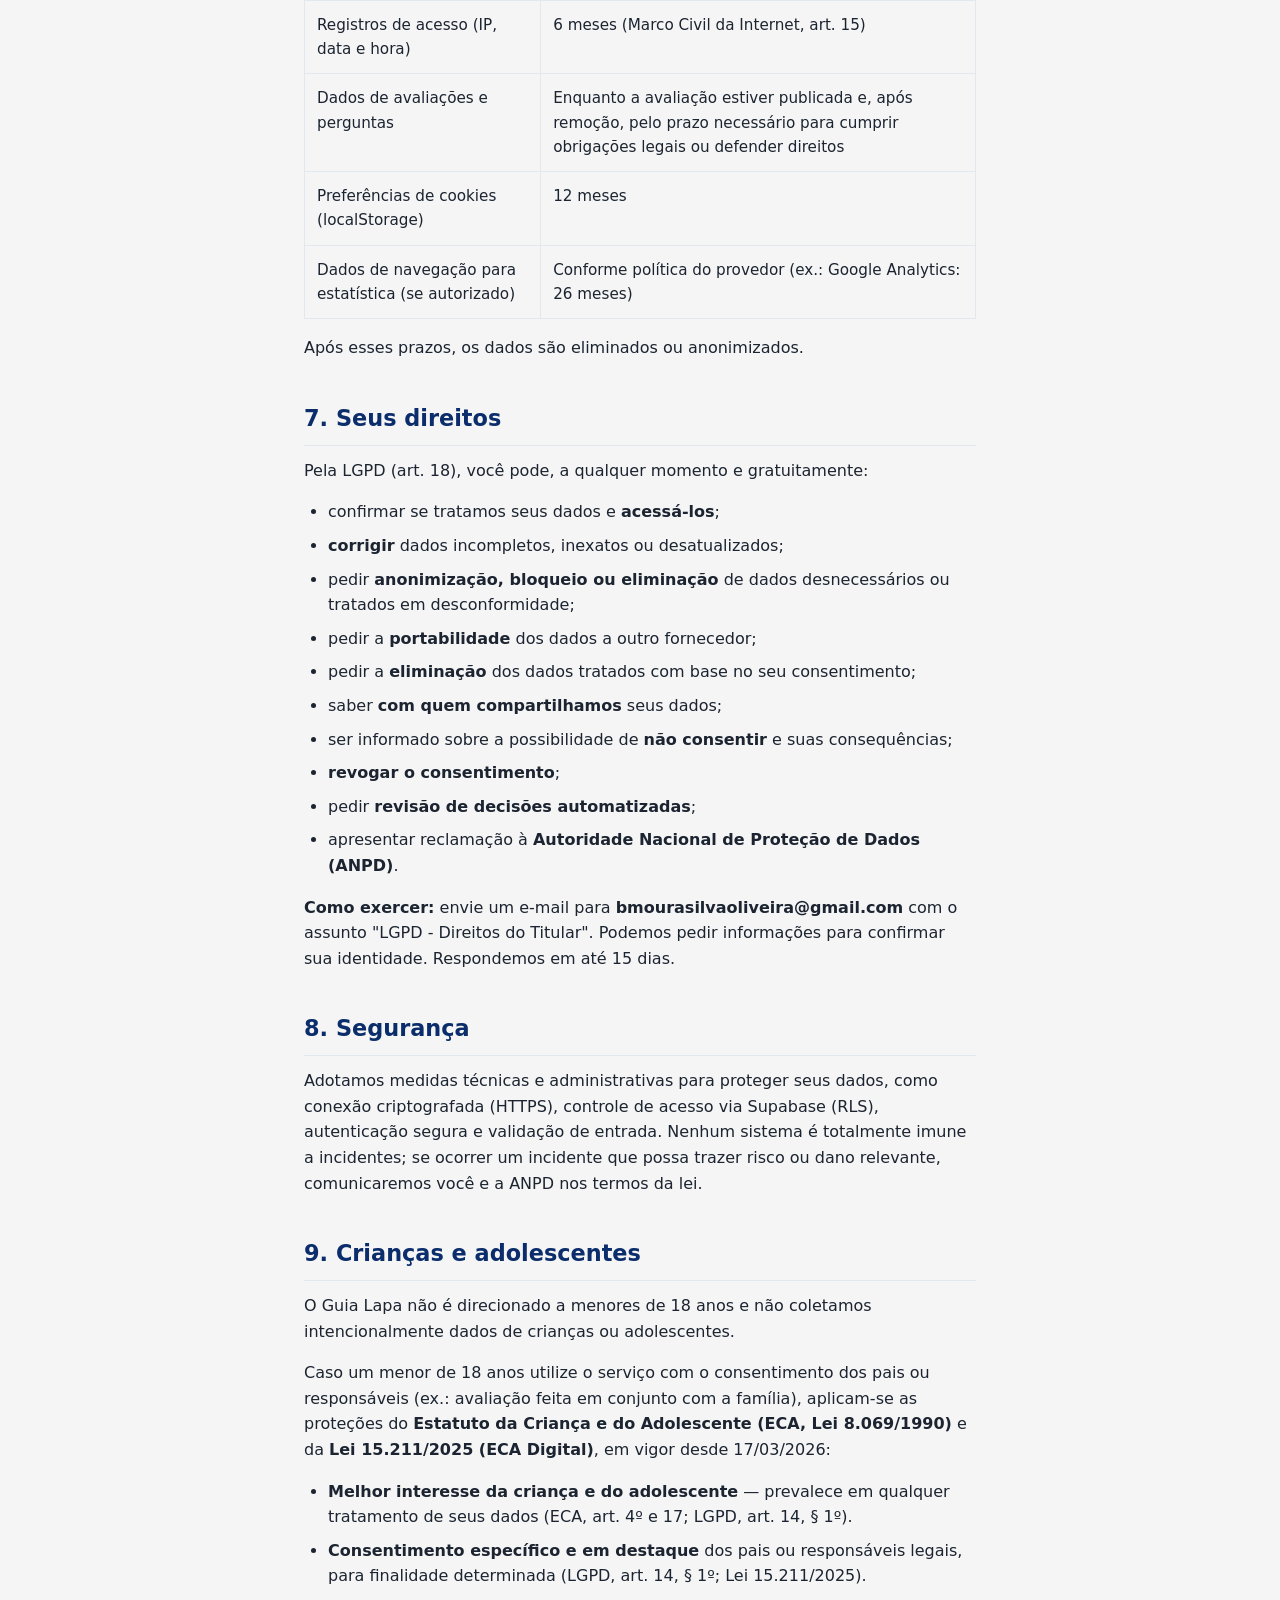
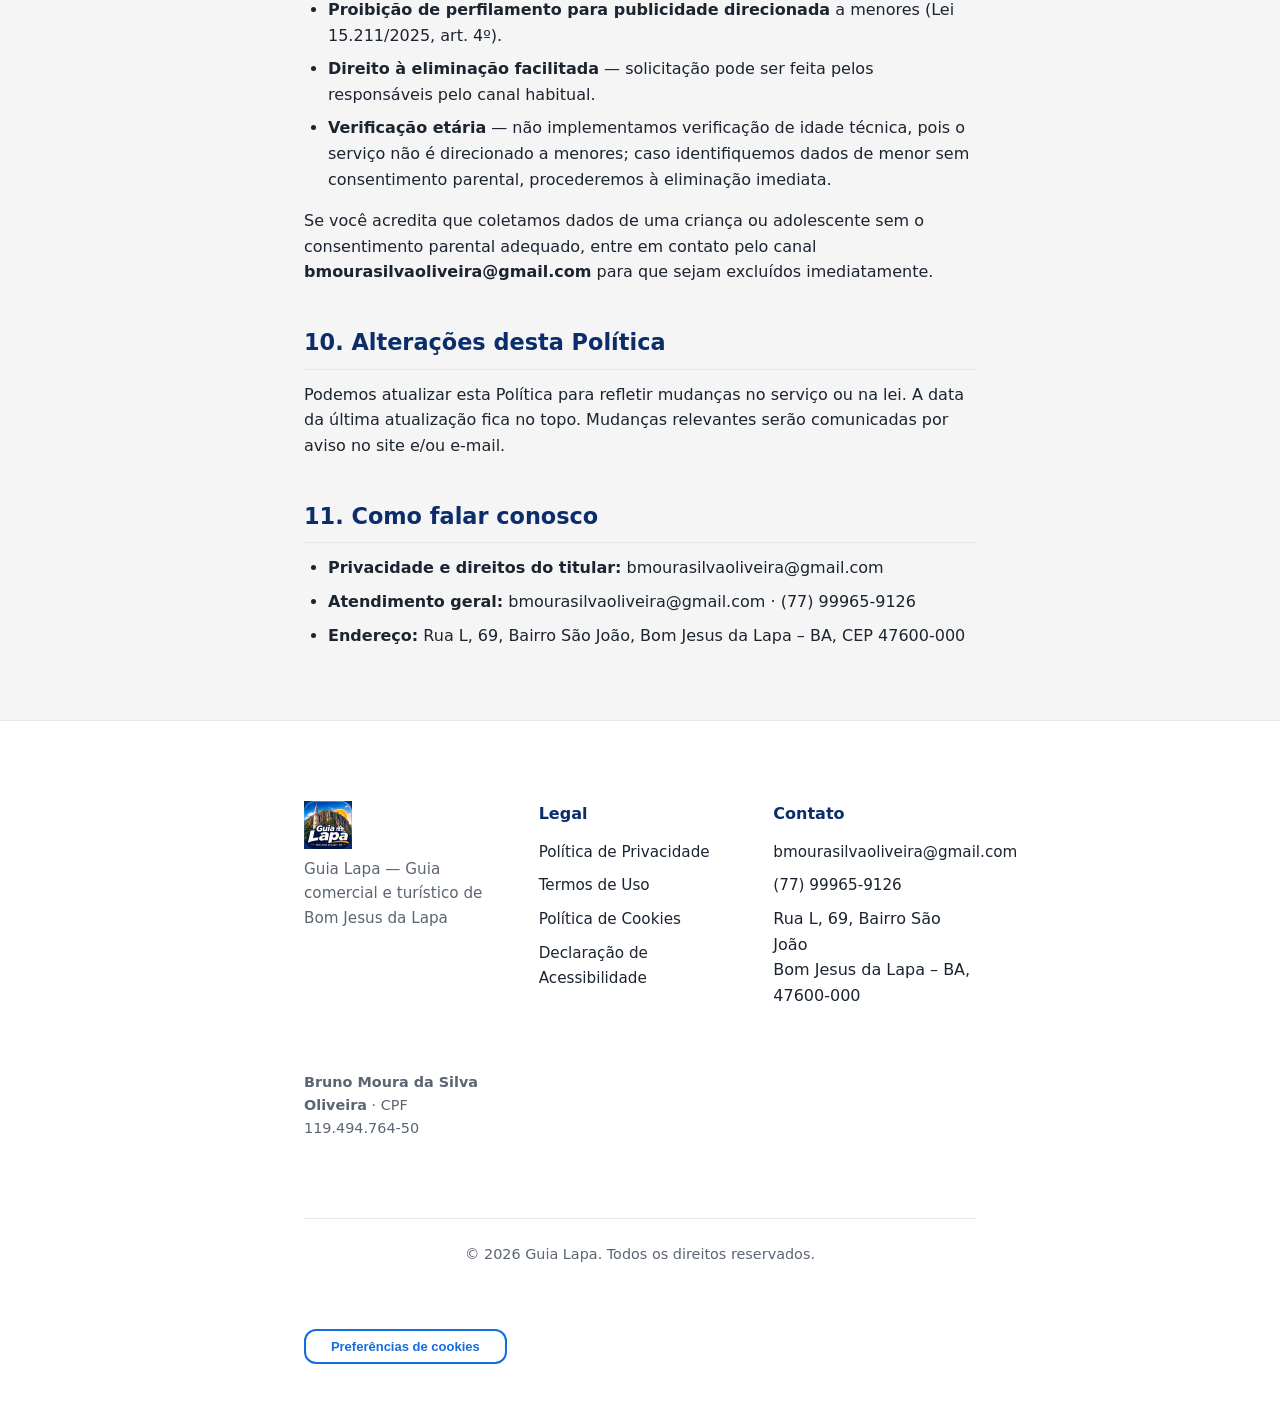
==== commit ea19931d: "Atualizacao estrutural" ====
--- a/politica-de-privacidade.html
+++ b/politica-de-privacidade.html
@@ -187,7 +187,16 @@
 
       <section class="legal-section" id="criancas">
         <h2>9. Crianças e adolescentes</h2>
-        <p>O Guia Lapa não é direcionado a menores de 18 anos e não coletamos intencionalmente dados de crianças. Se você acredita que coletamos dados de uma criança, fale conosco para que sejam excluídos.</p>
+        <p>O Guia Lapa não é direcionado a menores de 18 anos e não coletamos intencionalmente dados de crianças ou adolescentes.</p>
+        <p>Caso um menor de 18 anos utilize o serviço com o consentimento dos pais ou responsáveis (ex.: avaliação feita em conjunto com a família), aplicam-se as proteções do <strong>Estatuto da Criança e do Adolescente (ECA, Lei 8.069/1990)</strong> e da <strong>Lei 15.211/2025 (ECA Digital)</strong>, em vigor desde 17/03/2026:</p>
+        <ul>
+          <li><strong>Melhor interesse da criança e do adolescente</strong> — prevalece em qualquer tratamento de seus dados (ECA, art. 4º e 17; LGPD, art. 14, § 1º).</li>
+          <li><strong>Consentimento específico e em destaque</strong> dos pais ou responsáveis legais, para finalidade determinada (LGPD, art. 14, § 1º; Lei 15.211/2025).</li>
+          <li><strong>Proibição de perfilamento para publicidade direcionada</strong> a menores (Lei 15.211/2025, art. 4º).</li>
+          <li><strong>Direito à eliminação facilitada</strong> — solicitação pode ser feita pelos responsáveis pelo canal habitual.</li>
+          <li><strong>Verificação etária</strong> — não implementamos verificação de idade técnica, pois o serviço não é direcionado a menores; caso identifiquemos dados de menor sem consentimento parental, procederemos à eliminação imediata.</li>
+        </ul>
+        <p>Se você acredita que coletamos dados de uma criança ou adolescente sem o consentimento parental adequado, entre em contato pelo canal <strong>bmourasilvaoliveira@gmail.com</strong> para que sejam excluídos imediatamente.</p>
       </section>
 
       <section class="legal-section" id="alteracoes">
--- a/style.css
+++ b/style.css
@@ -0,0 +1,209 @@
+/* style.css — Estilos compartilhados para páginas legais (política, termos, cookies, acessibilidade) */
+/* Baseado no design system do Guia Lapa — LGPD / WCAG 2.2 AA */
+
+:root {
+  --azul: #0B2D6B;
+  --azul-ceu: #146DDB;
+  --laranja: #F57C00;
+  --amarelo: #FFC107;
+  --fundo: #F5F5F5;
+  --painel: #ffffff;
+  --texto: #1b2430;
+  --suave: #5b6573;
+  --borda: #e3e7ee;
+  --campo: #f1f3f6;
+  --sombra: 0 2px 8px rgba(11, 45, 107, 0.12);
+  --foco: #146DDB;
+  --raio: 12px;
+  --espacamento: 1.5rem;
+  --max-width: 720px;
+}
+
+html[data-tema="escuro"] {
+  --fundo: #0e1116;
+  --painel: #171c23;
+  --texto: #eef1f5;
+  --suave: #a9b3c0;
+  --borda: #2a313b;
+  --campo: #222934;
+  --sombra: 0 2px 8px rgba(0, 0, 0, 0.3);
+  --foco: #2d83ec;
+}
+
+*, *::before, *::after { box-sizing: border-box; }
+
+html { scroll-behavior: smooth; }
+
+@media (prefers-reduced-motion: reduce) {
+  html { scroll-behavior: auto; }
+  *, *::before, *::after {
+    animation-duration: 0.01ms !important;
+    animation-iteration-count: 1 !important;
+    transition-duration: 0.01ms !important;
+  }
+}
+
+body {
+  margin: 0;
+  font-family: system-ui, -apple-system, "Segoe UI", Roboto, "Helvetica Neue", Arial, sans-serif;
+  background: var(--fundo);
+  color: var(--texto);
+  font-size: 1rem;
+  line-height: 1.6;
+  min-height: 100vh;
+  display: flex;
+  flex-direction: column;
+}
+
+/* Skip link — acessibilidade */
+.skip-link {
+  position: absolute;
+  top: -100%;
+  left: 50%;
+  transform: translateX(-50%);
+  padding: 0.75rem 1.5rem;
+  background: var(--azul);
+  color: #fff;
+  text-decoration: none;
+  font-weight: 600;
+  border-radius: var(--raio);
+  z-index: 10000;
+  transition: top 0.2s;
+}
+.skip-link:focus {
+  top: 1rem;
+  outline: 3px solid var(--foco);
+  outline-offset: 2px;
+}
+
+/* Header */
+.site-header {
+  background: var(--azul);
+  color: #fff;
+  padding: 1rem 0;
+  position: sticky;
+  top: 0;
+  z-index: 100;
+  box-shadow: var(--sombra);
+}
+.header-inner {
+  max-width: var(--max-width);
+  margin: 0 auto;
+  padding: 0 var(--espacamento);
+  display: flex;
+  align-items: center;
+  justify-content: space-between;
+  gap: 1rem;
+  flex-wrap: wrap;
+}
+.logo {
+  display: flex;
+  align-items: center;
+  gap: 0.75rem;
+  text-decoration: none;
+  color: #fff;
+  font-weight: 700;
+  font-size: 1.25rem;
+}
+.logo img { height: 48px; width: 48px; object-fit: contain; }
+.main-nav { display: flex; gap: 0.5rem; flex-wrap: wrap; }
+.main-nav a {
+  color: #fff;
+  text-decoration: none;
+  padding: 0.5rem 1rem;
+  border-radius: var(--raio);
+  font-weight: 500;
+  transition: background 0.2s;
+}
+.main-nav a:hover { background: rgba(255,255,255,0.15); }
+.main-nav a[aria-current="page"] {
+  background: rgba(255,255,255,0.25);
+  pointer-events: none;
+}
+
+/* Main content */
+.container {
+  max-width: var(--max-width);
+  margin: 0 auto;
+  padding: 2rem var(--espacamento);
+  flex: 1;
+  width: 100%;
+}
+
+.legal-page { width: 100%; }
+.legal-header { margin-bottom: 2rem; padding-bottom: 1rem; border-bottom: 2px solid var(--borda); }
+.legal-header h1 { margin: 0 0 0.5rem; font-size: 2rem; font-weight: 700; color: var(--azul); }
+.legal-meta { color: var(--suave); font-size: 0.95rem; }
+
+.legal-section { margin-bottom: 2.5rem; }
+.legal-section h2 { font-size: 1.4rem; font-weight: 700; color: var(--azul); margin: 0 0 0.75rem; padding-bottom: 0.5rem; border-bottom: 1px solid var(--borda); }
+.legal-section h3 { font-size: 1.15rem; font-weight: 600; margin: 1.5rem 0 0.5rem; color: var(--texto); }
+.legal-section p { margin: 0 0 1rem; }
+.legal-section ul { margin: 0.5rem 0 1rem 1.5rem; padding: 0; }
+.legal-section li { margin: 0.5rem 0; line-height: 1.6; }
+.legal-section strong { font-weight: 600; }
+.legal-section a { color: var(--azul-ceu); text-decoration: underline; text-underline-offset: 2px; }
+.legal-section a:hover { color: var(--laranja); }
+.legal-section table { width: 100%; border-collapse: collapse; margin: 1rem 0; font-size: 0.95rem; }
+.legal-section th, .legal-section td { padding: 0.75rem; border: 1px solid var(--borda); text-align: left; vertical-align: top; }
+.legal-section th { background: var(--campo); font-weight: 600; color: var(--azul); }
+.legal-section tr:nth-child(even) td { background: var(--fundo); }
+
+/* Tables */
+.legal-table { width: 100%; border-collapse: collapse; margin: 1rem 0; font-size: 0.95rem; }
+.legal-table th, .legal-table td { padding: 0.75rem; border: 1px solid var(--borda); text-align: left; vertical-align: top; }
+.legal-table th { background: var(--campo); font-weight: 600; color: var(--azul); }
+.legal-table tr:nth-child(even) td { background: var(--fundo); }
+
+/* Footer */
+.site-footer {
+  background: var(--painel);
+  border-top: 1px solid var(--borda);
+  padding: 3rem var(--espacamento) 2rem;
+  margin-top: auto;
+}
+.footer-inner { max-width: var(--max-width); margin: 0 auto; display: grid; grid-template-columns: repeat(auto-fit, minmax(200px, 1fr)); gap: 2rem; }
+.footer-brand { display: flex; flex-direction: column; gap: 0.5rem; }
+.footer-brand img { height: 48px; width: 48px; object-fit: contain; }
+.footer-brand p { margin: 0; color: var(--suave); font-size: 0.95rem; }
+.footer-nav h3 { margin: 0 0 0.75rem; font-size: 1rem; font-weight: 600; color: var(--azul); }
+.footer-nav ul { list-style: none; padding: 0; margin: 0; display: flex; flex-direction: column; gap: 0.5rem; }
+.footer-nav a { color: var(--texto); text-decoration: none; font-size: 0.95rem; transition: color 0.2s; }
+.footer-nav a:hover { color: var(--azul-ceu); text-decoration: underline; }
+.footer-company { color: var(--suave); font-size: 0.9rem; margin-top: 1rem; }
+.footer-copyright { grid-column: 1 / -1; margin-top: 2rem; padding-top: 1.5rem; border-top: 1px solid var(--borda); text-align: center; color: var(--suave); font-size: 0.9rem; }
+
+/* Cookie preferences button in footer */
+.footer-cookie-link {
+  background: transparent;
+  border: 2px solid var(--azul-ceu);
+  color: var(--azul-ceu);
+  padding: 0.5rem 1rem;
+  border-radius: var(--raio);
+  font-weight: 600;
+  cursor: pointer;
+  transition: all 0.2s;
+  margin-top: 1rem;
+}
+.footer-cookie-link:hover {
+  background: var(--azul-ceu);
+  color: #fff;
+}
+.footer-cookie-link:focus-visible {
+  outline: 3px solid var(--foco);
+  outline-offset: 2px;
+}
+
+/* Focus styles */
+:focus-visible {
+  outline: 3px solid var(--foco);
+  outline-offset: 2px;
+}
+
+/* Responsive */
+@media (max-width: 600px) {
+  .legal-header h1 { font-size: 1.5rem; }
+  .container { padding: 1.5rem 1rem; }
+  .header-inner { flex-direction: column; align-items: flex-start; }
+  .main-nav { width: 100%; justify-content: flex-start; }
+}
--- a/fonts/inter.css
+++ b/fonts/inter.css
@@ -0,0 +1,11 @@
+/* Inter font - self-hosted for LGPD compliance (no Google Fonts requests) */
+/* Source: https://github.com/googlefonts/inter */
+
+@font-face {
+  font-family: 'Inter';
+  font-style: normal;
+  font-weight: 100 900;
+  font-display: swap;
+  src: url('Inter-Regular.woff2') format('woff2');
+  unicode-range: U+0000-00FF, U+0131, U+0152-0153, U+02BB-02BC, U+02C6, U+02DA, U+02DC, U+0304, U+0308, U+0329, U+2000-206F, U+2074, U+20AC, U+2122, U+2191, U+2193, U+2212, U+2215, U+FEFF, U+FFFD;
+}
--- a/fonts/inter.css
+++ b/fonts/inter.css
@@ -0,0 +1,11 @@
+/* Inter font - self-hosted for LGPD compliance (no Google Fonts requests) */
+/* Source: https://github.com/googlefonts/inter */
+
+@font-face {
+  font-family: 'Inter';
+  font-style: normal;
+  font-weight: 100 900;
+  font-display: swap;
+  src: url('Inter-Regular.woff2') format('woff2');
+  unicode-range: U+0000-00FF, U+0131, U+0152-0153, U+02BB-02BC, U+02C6, U+02DA, U+02DC, U+0304, U+0308, U+0329, U+2000-206F, U+2074, U+20AC, U+2122, U+2191, U+2193, U+2212, U+2215, U+FEFF, U+FFFD;
+}
--- a/fonts/fraunces.css
+++ b/fonts/fraunces.css
@@ -0,0 +1,11 @@
+/* Fraunces font - self-hosted for LGPD compliance (no Google Fonts requests) */
+/* Source: https://github.com/googlefonts/fraunces */
+
+@font-face {
+  font-family: 'Fraunces';
+  font-style: normal;
+  font-weight: 400 700;
+  font-display: swap;
+  src: local('Fraunces'), local('Fraunces-Regular'), url('data:font/woff2 base64,') format('woff2');
+  unicode-range: U+0000-00FF, U+0131, U+0152-0153, U+02BB-02BC, U+02C6, U+02DA, U+02DC, U+0304, U+0308, U+0329, U+2000-206F, U+2074, U+20AC, U+2122, U+2191, U+2193, U+2212, U+2215, U+FEFF, U+FFFD;
+}
--- a/fonts/fraunces.css
+++ b/fonts/fraunces.css
@@ -0,0 +1,11 @@
+/* Fraunces font - self-hosted for LGPD compliance (no Google Fonts requests) */
+/* Source: https://github.com/googlefonts/fraunces */
+
+@font-face {
+  font-family: 'Fraunces';
+  font-style: normal;
+  font-weight: 400 700;
+  font-display: swap;
+  src: local('Fraunces'), local('Fraunces-Regular'), url('data:font/woff2 base64,') format('woff2');
+  unicode-range: U+0000-00FF, U+0131, U+0152-0153, U+02BB-02BC, U+02C6, U+02DA, U+02DC, U+0304, U+0308, U+0329, U+2000-206F, U+2074, U+20AC, U+2122, U+2191, U+2193, U+2212, U+2215, U+FEFF, U+FFFD;
+}
